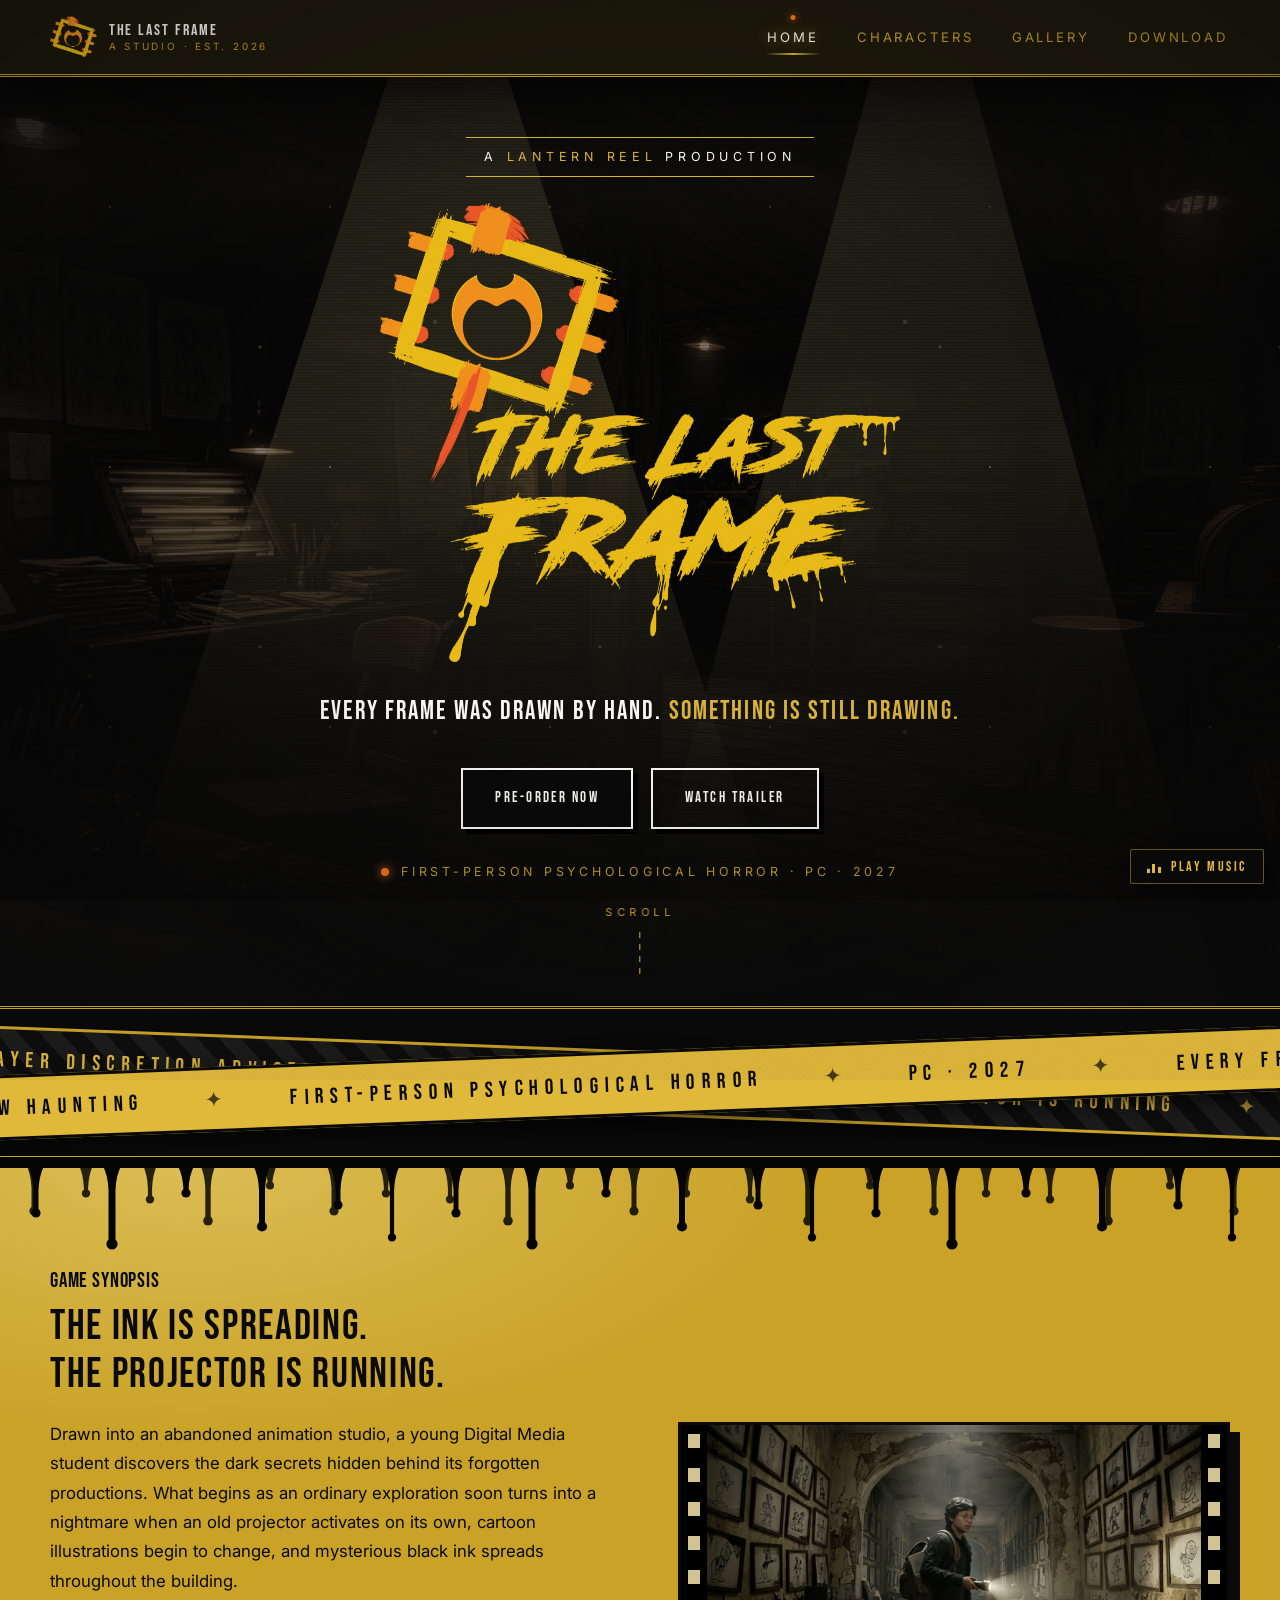
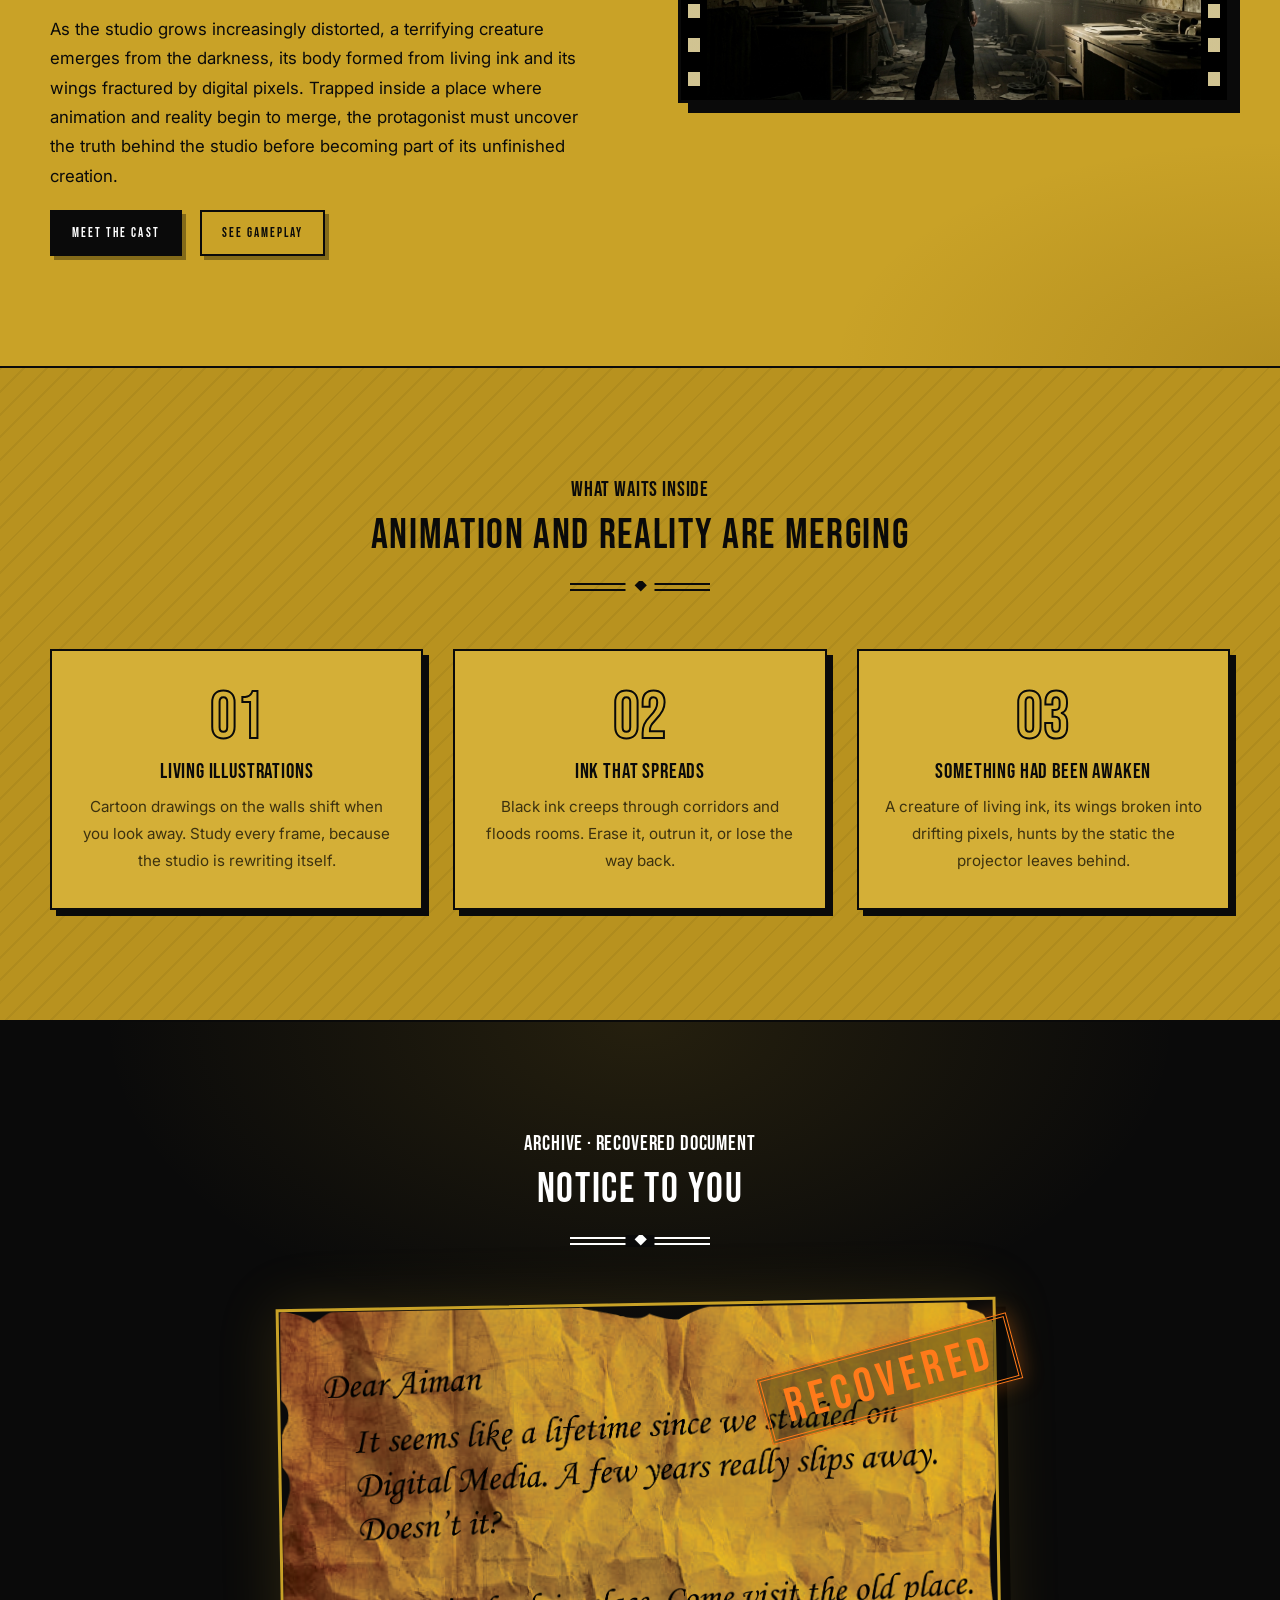
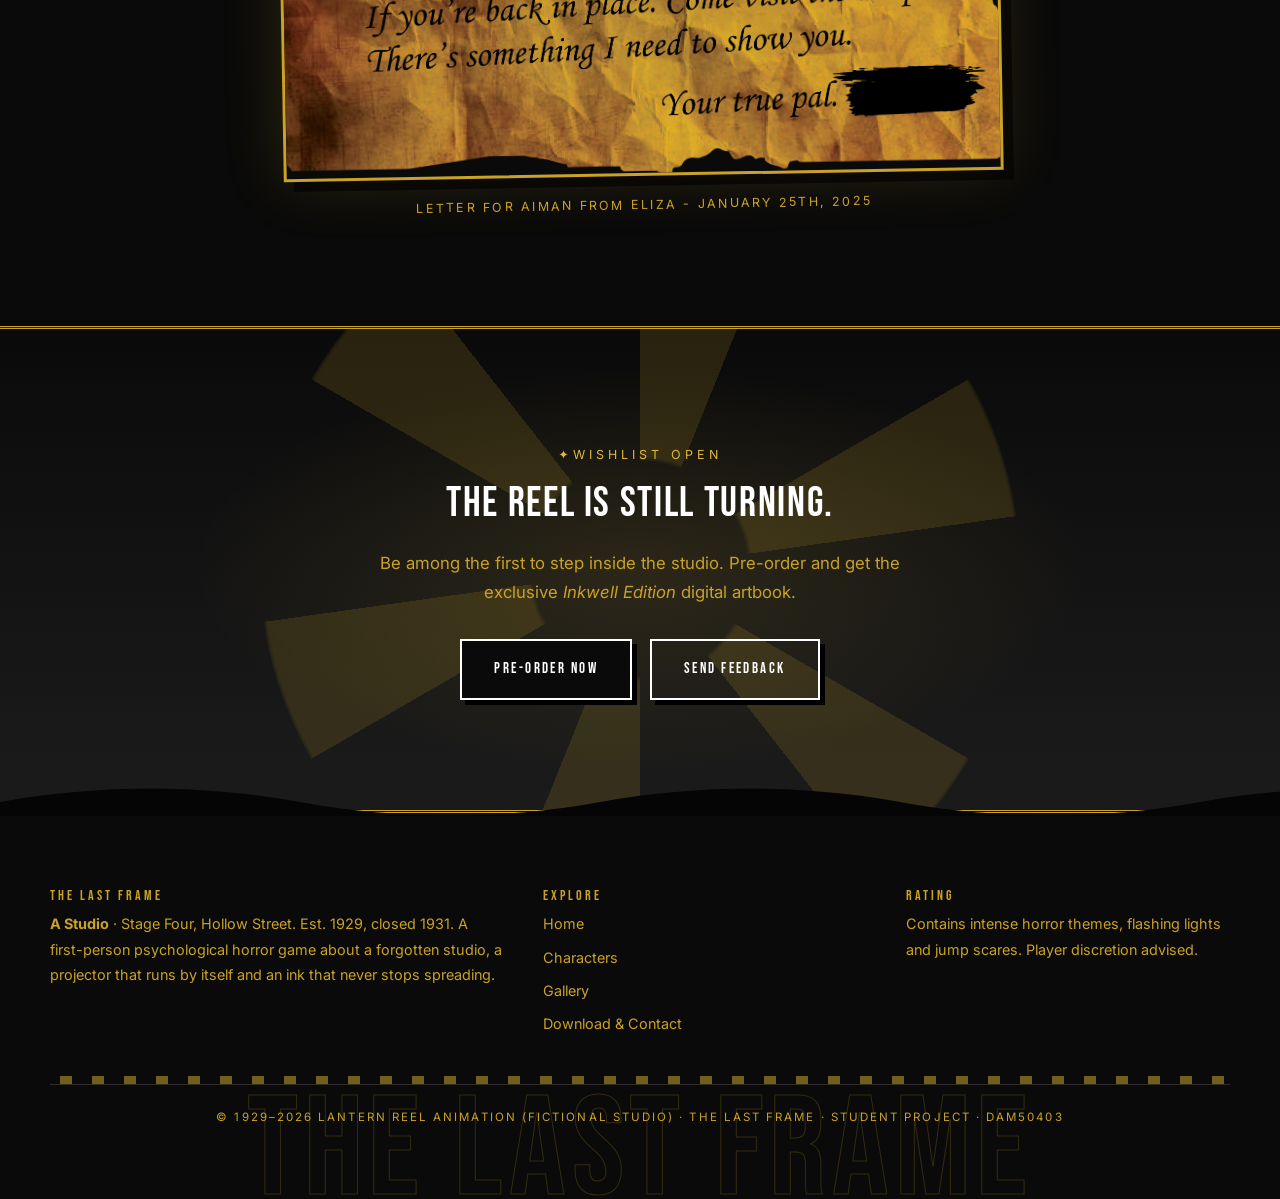
==== index.html @ d7129ec2 "First Time" ====
<!DOCTYPE html>
<html lang="en">
<head>
  <meta charset="UTF-8">
  <meta name="viewport" content="width=device-width, initial-scale=1">
  <title>The Last Frame — A Psychological Horror Game</title>
  <meta name="description" content="The Last Frame is a first-person psychological horror game set in an abandoned animation studio where black ink spreads, drawings change and a pixel-winged creature hunts in the static.">
  <link rel="icon" href="images/favicon.png" type="image/svg+xml">

  <!-- Bebas Neue (title) + Inter (body) -->
  <link rel="preconnect" href="https://fonts.googleapis.com">
  <link rel="preconnect" href="https://fonts.gstatic.com" crossorigin>
  <link href="https://fonts.googleapis.com/css2?family=Bebas+Neue&family=Inter:wght@400;500;600;700&display=swap" rel="stylesheet">

  <link rel="stylesheet" href="style.css">

</head>
<body>
  <a class="skip" href="#main">Skip to content</a>

  <!-- ===== HEADER (same on all pages) ===== -->
  <header class="site-header">
    <nav class="nav" aria-label="Main navigation">
      <a class="brand" href="index.html"><img src="images/favicon.png" alt="The Last Frame logo"><span>THE LAST FRAME<small>A Studio · Est. 2026</small></span></a>
      <input type="checkbox" id="nav-toggle" class="nav-toggle" aria-label="Toggle menu">
      <label for="nav-toggle" class="nav-burger" aria-hidden="true"><span></span></label>
      <ul class="nav-links">
        <li><a href="index.html" aria-current="page">Home</a></li>
        <li><a href="characters.html">Characters</a></li>
        <li><a href="gallery.html">Gallery</a></li>
        <li><a href="contact.html">Download</a></li>
      </ul>
    </nav>
  </header>

  <main id="main">

    <!-- ===== HERO ===== -->
    <section class="hero" aria-label="Hero">
      <div class="hero-fx" aria-hidden="true"><span class="beam"></span><span class="beam beam--b"></span><span class="dust"></span><span class="scan"></span></div>
      <div class="hero-inner">
        <p class="presents">A <b>Lantern Reel</b> Production</p>
        <img class="hero-logo flicker" src="images/logo.png" alt="The Last Frame">
        <p class="hero-tag">Every frame was drawn by hand. <em data-text="Something is still drawing.">Something is still drawing.</em></p>
        <div class="btn-row">
          <a class="btn" href="contact.html#download">Pre-Order Now</a>
          <a class="btn btn--ghost" href="gallery.html">Watch Trailer</a>
        </div>
        <p class="hero-meta">First-Person Psychological Horror · PC · 2027</p>
      </div>
      <a class="scroll-cue" href="#synopsis" aria-label="Scroll to synopsis">Scroll</a>
    </section>

    <!-- ===== FILM TAPES (decorative) ===== -->
    <div class="tapes" aria-hidden="true">
      <div class="tape tape--a"><div class="tape-track"><span>Now Haunting</span><span>First-Person Psychological Horror</span><span>PC · 2027</span><span>Every Frame Hand-Drawn</span></div><div class="tape-track"><span>Now Haunting</span><span>First-Person Psychological Horror</span><span>PC · 2027</span><span>Every Frame Hand-Drawn</span></div></div>
      <div class="tape tape--b"><div class="tape-track"><span>Player Discretion Advised</span><span>Do Not Look Away</span><span>The Projector Is Running</span><span>The Ink Is Spreading</span></div><div class="tape-track"><span>Player Discretion Advised</span><span>Do Not Look Away</span><span>The Projector Is Running</span><span>The Ink Is Spreading</span></div></div>
    </div>

    <!-- ===== SYNOPSIS ===== -->
    <section class="section" id="synopsis">
      <div class="container split">
        <div>
          <h3>Game Synopsis</h3>
          <h2>The ink is spreading.<br>The projector is running.</h2>
          <p>Drawn into an abandoned animation studio, a young Digital Media student discovers the dark secrets hidden behind its forgotten productions. What begins as an ordinary exploration soon turns into a nightmare when an old projector activates on its own, cartoon illustrations begin to change, and mysterious black ink spreads throughout the building.</p>
          <p>As the studio grows increasingly distorted, a terrifying creature emerges from the darkness, its body formed from living ink and its wings fractured by digital pixels. Trapped inside a place where animation and reality begin to merge, the protagonist must uncover the truth behind the studio before becoming part of its unfinished creation.</p>
          <div class="btn-row">
            <a class="btn btn--sm" href="characters.html">Meet the Cast</a>
            <a class="btn btn--sm btn--ghost" href="gallery.html">See Gameplay</a>
          </div>
        </div>
        <figure class="frame-img" style="margin:0">
          <img src="images/shot-1.jpg" alt="A student walks down a corridor dripping with black ink toward a red glowing door" width="1280" height="720">
        </figure>
      </div>
    </section>

    <!-- ===== CORE FEATURES ===== -->
    <section class="section section--alt" aria-labelledby="feat-title">
      <div class="container">
        <div class="section-head">
          <h3>What Waits Inside</h3>
          <h2 id="feat-title">Animation and reality are merging</h2>
          <hr class="rule">
        </div>
        <div class="grid grid--3">
          <article class="card feature">
            <span class="num">01</span>
            <h3>Living Illustrations</h3>
            <p>Cartoon drawings on the walls shift when you look away. Study every frame, because the studio is rewriting itself.</p>
          </article>
          <article class="card feature">
            <span class="num">02</span>
            <h3>Ink That Spreads</h3>
            <p>Black ink creeps through corridors and floods rooms. Erase it, outrun it, or lose the way back.</p>
          </article>
          <article class="card feature">
            <span class="num">03</span>
            <h3>Something had been awaken</h3>
            <p>A creature of living ink, its wings broken into drifting pixels, hunts by the static the projector leaves behind.</p>
          </article>
        </div>
      </div>
    </section>

    <!-- ===== STUDIO MEMO (IMAGE VERSION) ===== -->
    <section class="section section--dark">
      <div class="container">
        <div class="section-head">
          <h3>Archive · Recovered Document</h3>
          <h2>Notice to you</h2>
          <hr class="rule">
        </div>

        <figure class="memo-image">
          <img 
            src="images/studio-memo.jpg" 
            alt="Internal memo from Lantern Reel Animation Studios dated October 14th, 1931 regarding Projector Room B and Reel No. 9"
            width="2100"
            height="900"
          >
          <figcaption>
            Letter for Aiman from Eliza - January 25th, 2025
          </figcaption>
        </figure>
      </div>
    </section>

    <!-- ===== CTA ===== -->
    <section class="section cta-band">
      <div class="container">
        <span class="eyebrow">Wishlist Open</span>
        <h2>The reel is still turning.</h2>
        <p style="color:var(--muted);max-width:560px;margin:0 auto 32px">Be among the first to step inside the studio. Pre-order and get the exclusive <em>Inkwell Edition</em> digital artbook.</p>
        <div class="btn-row">
          <a class="btn" href="contact.html#download">Pre-Order Now</a>
          <a class="btn btn--ghost" href="contact.html#feedback">Send Feedback</a>
        </div>
      </div>
    </section>
  </main>

<!-- ===== FOOTER ===== -->
  <footer class="site-footer">
    <div class="container footer-grid">
      <div>
        <h4>The Last Frame</h4>
        <p><strong>A Studio</strong> · Stage Four, Hollow Street. Est. 1929, closed 1931. A first-person psychological horror game about a forgotten studio, a projector that runs by itself and an ink that never stops spreading.</p>
      </div>
      <div>
        <h4>Explore</h4>
        <ul>
          <li><a href="index.html">Home</a></li>
          <li><a href="characters.html">Characters</a></li>
          <li><a href="gallery.html">Gallery</a></li>
          <li><a href="contact.html">Download &amp; Contact</a></li>
        </ul>
      </div>
      <div>
        <h4>Rating</h4>
        <p>Contains intense horror themes, flashing lights and jump scares. Player discretion advised.</p>
      </div>
    </div>
    <div class="container footer-bottom">© 1929–2026 Lantern Reel Animation (fictional studio) · The Last Frame · Student Project · DAM50403</div>
  </footer>
  <script src="js/music.js" defer></script>
</body>
</html>
---- style.css ----
/* =========================================================
   THE LAST FRAME — Master Stylesheet  ·  v2 "Overload"
   Colour system: Gold / Black / White  (+ projector orange)
   Text automatically adapts to background.

   Effects are CSS-only. Scroll-driven reveals live inside
   @supports (animation-timeline: view()) so browsers without
   it simply show everything, un-animated.
   ========================================================= */

/* ---------- registered props (animatable counters / angles) ---------- */
@property --frame { syntax: '<integer>'; inherits: false; initial-value: 0; }
@property --ang   { syntax: '<angle>';   inherits: false; initial-value: 165deg; }

:root {
  /* ===== COLOUR SYSTEM ===== */
  --black: #0a0a0a;
  --black-2: #161616;
  --ink: #050505;
  --gold: #c9a227;
  --gold-2: #b8921f;
  --gold-3: #d4af37;
  --gold-hot: #e0b83a;
  --orange: #ff7a1a;
  --white: #ffffff;

  /* Default (light / gold sections) */
  --bg: var(--gold);
  --fg: var(--black);           /* teks hitam di atas emas */
  --muted: #3d320f;
  --card: var(--gold-3);
  --edge: var(--black);
  --shade: var(--black);
  --line: rgba(10, 10, 10, 0.22);
  --eyebrow: var(--black);

  --font-head: "Bebas Neue", "Limelight", system-ui, sans-serif;
  --font-body: "Inter", system-ui, -apple-system, sans-serif;

  --ease: cubic-bezier(.22, .9, .24, 1);
  --max: 1180px;
  --gutter: clamp(18px, 4vw, 40px);
}

/* ===== Dark sections (header, hero, footer, memo, dll) ===== */
.site-header,
.hero,
.page-banner,
.cta-band,
.site-footer,
.section--dark,
.lightbox,
.char-modal,
.tapes {
  --bg: var(--black);
  --fg: var(--white);           /* teks putih di atas hitam */
  --muted: #c9a227;
  --card: var(--black-2);
  --edge: #555;
  --shade: #000;
  --line: rgba(255, 255, 255, 0.15);
  --eyebrow: var(--gold-hot);
}

*, *::before, *::after { box-sizing: border-box; }
html {
  scroll-behavior: smooth;
  overflow-x: hidden;
  scrollbar-color: var(--gold) var(--ink);
  scrollbar-width: thin;
}
::selection { background: var(--black); color: var(--gold-hot); }

/* cross-document page transition (hard loads) */
@view-transition { navigation: auto; }

body {
  margin: 0;
  background: var(--bg);
  color: var(--fg);
  font-family: var(--font-body);
  font-size: 1.05rem;
  line-height: 1.75;
  -webkit-font-smoothing: antialiased;
  /* gold pen-nib cursor */
  cursor: url("data:image/svg+xml;utf8,<svg xmlns='http://www.w3.org/2000/svg' width='28' height='28' viewBox='0 0 28 28'><path d='M3 3 L9 23 L12.5 15 L20 12 Z' fill='%23e0b83a' stroke='%230a0a0a' stroke-width='2' stroke-linejoin='round'/></svg>") 3 3, auto;
}
a, button, label[for], select, summary, [onclick] { cursor: pointer; }

/* animated film grain */
body::before {
  content: ""; position: fixed; inset: -20%; pointer-events: none; z-index: 999;
  opacity: 0.12; mix-blend-mode: multiply;
  background-image: url("data:image/svg+xml;utf8,<svg xmlns='http://www.w3.org/2000/svg' width='220' height='220'><filter id='n'><feTurbulence type='fractalNoise' baseFrequency='0.75' numOctaves='3'/><feColorMatrix values='0 0 0 0 .15  0 0 0 0 .12  0 0 0 0 .05  0 0 0 .9 0'/></filter><rect width='220' height='220' filter='url(%23n)'/></svg>");
  animation: grain .9s steps(1) infinite;
}
/* breathing vignette */
body::after {
  content: ""; position: fixed; inset: 0; pointer-events: none; z-index: 998;
  background: radial-gradient(ellipse at center, transparent 48%, rgba(0, 0, 0, 0.28) 100%);
  animation: breathe 7s ease-in-out infinite;
}
@keyframes grain {
  0%   { transform: translate(0, 0); }
  17%  { transform: translate(-3%, 2%); }
  33%  { transform: translate(2%, -4%); }
  50%  { transform: translate(-4%, -1%); }
  67%  { transform: translate(3%, 3%); }
  83%  { transform: translate(-1%, 4%); }
  100% { transform: translate(0, 0); }
}
@keyframes breathe { 0%, 100% { opacity: .7; } 50% { opacity: 1; } }

/* scroll progress bar (top of viewport) */
html::before {
  content: ""; position: fixed; z-index: 1100; top: 0; left: 0; right: 0; height: 3px;
  background: linear-gradient(90deg, var(--gold-hot), #fff 50%, var(--orange));
  transform-origin: 0 50%; transform: scaleX(0);
  box-shadow: 0 0 12px rgba(255, 190, 60, .8);
  pointer-events: none;
}
@supports (animation-timeline: scroll()) {
  html::before { animation: progress linear both; animation-timeline: scroll(root); }
}
@keyframes progress { to { transform: scaleX(1); } }

/* anchored sections stop below the sticky header */
main [id] { scroll-margin-top: 92px; }

img { max-width: 100%; height: auto; display: block; }
a { color: inherit; }

h1, h2, h3, h4 {
  font-family: var(--font-head);
  font-weight: 400;
  line-height: 1.15;
  letter-spacing: 0.04em;
  margin: 0 0 0.5em;
  color: var(--fg);
}
h1 { font-size: clamp(2.3rem, 6.5vw, 4.6rem); }
h2 { font-size: clamp(1.7rem, 4vw, 2.6rem); }
h3 { font-size: 1.3rem; }
p { margin: 0 0 1.1em; color: var(--fg); }

.container { width: min(100% - var(--gutter) * 2, var(--max)); margin-inline: auto; }

.section {
  position: relative;
  overflow-x: clip;               /* scaled/rotated decorations never widen the page */
  padding: clamp(56px, 9vw, 110px) 0;
  background:
    radial-gradient(ellipse 70% 50% at 15% 0%, rgba(255, 240, 170, .35), transparent 70%),
    radial-gradient(ellipse 50% 40% at 100% 100%, rgba(90, 60, 0, .18), transparent 70%),
    var(--bg);
  color: var(--fg);
}
.section--alt {
  background:
    repeating-linear-gradient(135deg, rgba(0, 0, 0, .05) 0 2px, transparent 2px 16px),
    var(--gold-2);
  border-block: 2px solid var(--black);
}
.section--dark {
  background:
    radial-gradient(ellipse 60% 50% at 50% 0%, rgba(201, 162, 39, .14), transparent 70%),
    var(--bg);
}

.eyebrow {
  display: inline-block;
  font-size: 0.78rem;
  letter-spacing: 0.32em;
  text-transform: uppercase;
  color: var(--eyebrow);
  margin-bottom: 14px;
}
.eyebrow::before {
  content: "✦ ";
  display: inline-block;
  animation: spin 9s linear infinite;
}
@keyframes spin { to { transform: rotate(360deg); } }

.section-head { text-align: center; max-width: 720px; margin: 0 auto 56px; }
.section-head p { color: var(--muted); }

/* art-deco divider */
.rule {
  width: 140px; height: 12px; border: 0; margin: 18px auto 0;
  background:
    linear-gradient(var(--fg), var(--fg)) center 2px / 100% 2px no-repeat,
    linear-gradient(var(--fg), var(--fg)) center 8px / 100% 2px no-repeat;
  position: relative;
}
.rule::after {
  content: "◆";
  position: absolute; left: 50%; top: 50%;
  transform: translate(-50%, -52%);
  color: var(--fg);
  background: var(--bg);
  padding: 0 8px;
  font-size: .8rem;
  line-height: 1;
  animation: diamond 3.2s ease-in-out infinite;
}
@keyframes diamond {
  0%, 100% { transform: translate(-50%, -52%) rotate(0) scale(1); }
  50%      { transform: translate(-50%, -52%) rotate(180deg) scale(1.35); }
}
.section--alt .rule::after { background: var(--gold-2); }

.skip {
  position: absolute; left: -999px; top: 0;
  background: var(--black); color: var(--white);
  padding: 10px 16px; z-index: 2000;
}
.skip:focus { left: 10px; top: 10px; }

/* =========================================================
   HEADER / NAV
   ========================================================= */
.site-header {
  position: sticky; top: 0; z-index: 100;
  background: rgba(10, 10, 10, .9);
  -webkit-backdrop-filter: blur(8px); backdrop-filter: blur(8px);
  color: var(--fg);
  border-bottom: 3px double var(--gold);
  box-shadow: 0 12px 30px rgba(0, 0, 0, .45);
  view-transition-name: site-header;
}
.nav {
  display: flex; align-items: center; justify-content: space-between;
  min-height: 74px;
  width: min(100% - var(--gutter) * 2, var(--max));
  margin-inline: auto;
}
.brand { display: flex; align-items: center; gap: 12px; text-decoration: none; }
.brand img { height: 42px; width: auto; transition: transform .4s var(--ease), filter .4s; animation: flicker 9s infinite; }
.brand:hover img { transform: rotate(-8deg) scale(1.12); filter: drop-shadow(0 0 10px rgba(224, 184, 58, .8)); }
.brand span {
  font-family: var(--font-head);
  letter-spacing: 0.12em;
  font-size: 1rem;
  line-height: 1.1;
  color: var(--fg);
}
.brand small {
  display: block;
  font-family: var(--font-body);
  font-size: .62rem;
  letter-spacing: .28em;
  color: var(--muted);
  text-transform: uppercase;
  margin-top: 2px;
}

.nav-toggle { display: none; }
.nav-burger { display: none; cursor: pointer; padding: 10px; }
.nav-burger span,
.nav-burger span::before,
.nav-burger span::after {
  display: block; width: 26px; height: 2px;
  background: var(--fg);
  position: relative; content: "";
  transition: transform .25s, background .25s;
}
.nav-burger span::before { position: absolute; top: -8px; }
.nav-burger span::after  { position: absolute; top: 8px; }

.nav-links {
  display: flex; gap: clamp(14px, 3vw, 34px);
  list-style: none; margin: 0; padding: 0; align-items: center;
}
.nav-links a {
  position: relative;
  text-decoration: none;
  font-size: 0.82rem;
  letter-spacing: 0.22em;
  text-transform: uppercase;
  padding: 8px 2px;
  border-bottom: 2px solid transparent;
  color: var(--muted);
  transition: color .2s, text-shadow .3s;
}
/* underline draws out from the centre */
.nav-links a::after {
  content: "";
  position: absolute; left: 0; right: 0; bottom: -2px; height: 2px;
  background: linear-gradient(90deg, transparent, var(--gold-hot), transparent);
  transform: scaleX(0);
  transition: transform .35s var(--ease);
}
.nav-links a:hover,
.nav-links a[aria-current="page"] {
  color: var(--fg);
  text-shadow: 0 0 14px rgba(224, 184, 58, .65);
}
.nav-links a:hover::after,
.nav-links a[aria-current="page"]::after { transform: scaleX(1); }
.nav-links a[aria-current="page"]::before {
  content: "";
  position: absolute; left: 50%; top: -6px;
  width: 5px; height: 5px; border-radius: 50%;
  background: var(--orange);
  box-shadow: 0 0 8px var(--orange);
  translate: -50% 0;
  animation: blink 1.6s steps(1) infinite;
}
@keyframes blink { 50% { opacity: 0; } }

/* ---------- Buttons ---------- */
.btn {
  position: relative;
  overflow: hidden;
  isolation: isolate;
  display: inline-block;
  font-family: var(--font-head);
  text-decoration: none;
  text-transform: uppercase;
  letter-spacing: 0.16em;
  font-size: 0.95rem;
  padding: 15px 32px;
  border: 2px solid var(--black);
  background: var(--black);
  color: var(--white);
  cursor: pointer;
  box-shadow: 5px 5px 0 rgba(0,0,0,0.35);
  transition: transform .15s, box-shadow .15s, background .2s, color .2s;
}
/* gold light sweeps across on hover */
.btn::before {
  content: "";
  position: absolute; inset: 0 auto 0 -60%;
  width: 40%;
  background: linear-gradient(100deg, transparent, rgba(255, 230, 140, .55), transparent);
  transform: skewX(-20deg);
  pointer-events: none;
  z-index: -1;
}
.btn:hover::before, .btn:focus-visible::before { animation: sweep .7s var(--ease); }
@keyframes sweep { to { left: 130%; } }
.btn:hover, .btn:focus-visible {
  background: #222;
  transform: translate(-2px, -2px);
  box-shadow: 7px 7px 0 rgba(0,0,0,0.45);
}
.btn:active {
  transform: translate(3px, 3px);
  box-shadow: 2px 2px 0 rgba(0,0,0,0.35);
}
.btn--ghost {
  background: transparent;
  color: var(--fg);
  border-color: var(--fg);
  box-shadow: 5px 5px 0 rgba(0,0,0,.25);
}
.btn--ghost:hover {
  background: var(--fg);
  color: var(--bg);
}
.btn--sm {
  padding: 10px 20px;
  font-size: 0.8rem;
  box-shadow: 4px 4px 0 rgba(0,0,0,0.35);
}
.btn-row { display: flex; flex-wrap: wrap; gap: 18px; }

/* Buttons on dark backgrounds */
.hero .btn,
.cta-band .btn,
.page-banner .btn,
.section--dark .btn {
  border-color: var(--white);
  box-shadow: 5px 5px 0 #000;
}
.hero .btn--ghost,
.cta-band .btn--ghost,
.section--dark .btn--ghost {
  border-color: var(--white);
}
/* primary call-to-action pulses a gold ring */
.hero .btn:not(.btn--ghost),
.cta-band .btn:not(.btn--ghost) { animation: ring 2.6s ease-out infinite; }
.hero .btn:not(.btn--ghost):hover,
.cta-band .btn:not(.btn--ghost):hover { animation: none; }
@keyframes ring {
  0%   { box-shadow: 5px 5px 0 #000, 0 0 0 0 rgba(224, 184, 58, .65); }
  70%  { box-shadow: 5px 5px 0 #000, 0 0 0 20px rgba(224, 184, 58, 0); }
  100% { box-shadow: 5px 5px 0 #000, 0 0 0 0 rgba(224, 184, 58, 0); }
}

a:focus-visible,
button:focus-visible,
input:focus-visible,
select:focus-visible,
textarea:focus-visible {
  outline: 3px solid var(--gold-hot);
  outline-offset: 3px;
}

/* =========================================================
   HERO
   ========================================================= */
.hero {
  position: relative;
  isolation: isolate;
  min-height: min(94vh, 900px);
  display: grid;
  place-items: center;
  text-align: center;
  background: var(--black);
  color: var(--fg);
  overflow: hidden;
  border-bottom: 3px double var(--gold);
}
/* slow ken-burns on the key art */
.hero::before {
  content: "";
  position: absolute; inset: -6%;
  z-index: 0;
  background: url("images/hero-banner.jpg") center / cover no-repeat;
  animation: kenburns 26s ease-in-out infinite alternate;
}
@keyframes kenburns {
  from { transform: scale(1.02) translate(0, 0); }
  to   { transform: scale(1.16) translate(-2%, 1.5%); }
}
.hero::after {
  content: "";
  position: absolute; inset: 0;
  z-index: 2;
  background:
    radial-gradient(ellipse at 50% 38%, transparent 25%, rgba(10,10,10,.55) 80%),
    linear-gradient(180deg, rgba(10,10,10,.75) 0%, rgba(10,10,10,.4) 40%, rgba(10,10,10,.96) 100%);
}

/* projector atmosphere (markup: <div class="hero-fx">) */
.hero-fx { position: absolute; inset: 0; z-index: 1; pointer-events: none; overflow: hidden; }
.beam {
  position: absolute; top: -12%; left: 4%;
  width: 62%; height: 125%;
  background: linear-gradient(180deg, rgba(255, 232, 150, .42), rgba(255, 232, 150, .05) 80%, transparent);
  clip-path: polygon(47% 0, 53% 0, 100% 100%, 0 100%);
  filter: blur(9px);
  mix-blend-mode: screen;
  transform-origin: 50% 0;
  animation: beam-sway 11s ease-in-out infinite alternate, beam-flicker 3.4s steps(1) infinite;
}
.beam--b {
  left: auto; right: 2%;
  width: 52%;
  opacity: .8;
  animation-duration: 14s, 4.1s;
  animation-direction: alternate-reverse, normal;
}
@keyframes beam-sway { from { rotate: -9deg; } to { rotate: 8deg; } }
@keyframes beam-flicker {
  0%, 100% { opacity: 1; } 12% { opacity: .55; } 14% { opacity: 1; }
  47% { opacity: .75; } 49% { opacity: 1; } 81% { opacity: .5; } 83% { opacity: .95; }
}
.dust {
  position: absolute; inset: 0;
  background-image:
    radial-gradient(circle, rgba(255, 238, 180, .95) 0 1px, transparent 1.6px),
    radial-gradient(circle, rgba(255, 238, 180, .7) 0 1.2px, transparent 2.2px),
    radial-gradient(circle, rgba(255, 238, 180, .55) 0 1.6px, transparent 2.8px);
  background-size: 220px 260px, 340px 300px, 470px 410px;
  background-position: 0 0, 90px 120px, 200px 40px;
  opacity: .6;
  animation: dust 30s linear infinite;
}
@keyframes dust {
  to { background-position: 0 -260px, 90px -180px, 200px -370px; }
}
.scan {
  position: absolute; inset: 0;
  background: repeating-linear-gradient(0deg, rgba(0, 0, 0, .22) 0 1px, transparent 1px 3px);
  mix-blend-mode: multiply;
}
.scan::after {
  content: "";
  position: absolute; left: 0; right: 0; height: 22%;
  background: linear-gradient(180deg, transparent, rgba(255, 230, 150, .07), transparent);
  animation: scanbar 7s linear infinite;
}
@keyframes scanbar { from { top: -25%; } to { top: 110%; } }

.hero-inner {
  position: relative; z-index: 3;
  padding: 60px var(--gutter) 110px;
  max-width: 860px;
}
.hero-inner > * { animation: rise 1s var(--ease) both; }
.hero-inner > :nth-child(2) { animation-delay: .15s; }
.hero-inner > :nth-child(3) { animation-delay: .3s; }
.hero-inner > :nth-child(4) { animation-delay: .45s; }
.hero-inner > :nth-child(5) { animation-delay: .6s; }
@keyframes rise {
  from { opacity: 0; transform: translateY(34px); filter: blur(8px); }
  to   { opacity: 1; transform: none; filter: blur(0); }
}
.presents {
  display: inline-block;
  font-size: .78rem;
  letter-spacing: .38em;
  text-transform: uppercase;
  color: var(--fg);
  border-block: 1px solid var(--gold-hot);
  padding: 8px 18px;
  margin-bottom: 26px;
}
.presents b { color: var(--gold-hot); font-weight: 400; }
.hero-logo {
  width: min(86%, 520px);
  margin: 0 auto 26px;
  filter: drop-shadow(0 0 22px rgba(0,0,0,.9));
}
.hero-logo.flicker {
  animation: rise 1s var(--ease) .1s both, flicker 6s 1.2s infinite, logo-glitch 7s 2s infinite;
}
.hero-tag {
  font-family: var(--font-head);
  font-size: clamp(1.1rem, 2.6vw, 1.65rem);
  letter-spacing: 0.08em;
  margin-bottom: 34px;
  color: var(--fg);
}
.hero-tag em { position: relative; display: inline-block; color: var(--gold-hot); font-style: normal; }
/* RGB-split glitch copies of the tagline (uses data-text) */
.hero-tag em::before,
.hero-tag em::after {
  content: attr(data-text);
  position: absolute; inset: 0;
  opacity: 0;
  pointer-events: none;
}
.hero-tag em::before { color: var(--orange); animation: glitch-a 5s steps(1) infinite; }
.hero-tag em::after  { color: #fff;          animation: glitch-b 5s steps(1) infinite; }
@keyframes glitch-a {
  0%, 88%, 100% { opacity: 0; transform: none; clip-path: inset(0 0 0 0); }
  89% { opacity: .9; transform: translate(-4px, 1px); clip-path: inset(10% 0 55% 0); }
  91% { opacity: .9; transform: translate(3px, -1px); clip-path: inset(60% 0 8% 0); }
  93% { opacity: 0; }
}
@keyframes glitch-b {
  0%, 88%, 100% { opacity: 0; transform: none; clip-path: inset(0 0 0 0); }
  90% { opacity: .8; transform: translate(4px, 0); clip-path: inset(45% 0 25% 0); }
  92% { opacity: .8; transform: translate(-3px, 1px); clip-path: inset(5% 0 70% 0); }
  94% { opacity: 0; }
}
.hero .btn-row { justify-content: center; }
.hero-meta {
  margin-top: 32px;
  font-size: .78rem;
  letter-spacing: .3em;
  color: var(--muted);
  text-transform: uppercase;
}
.hero-meta::before {
  content: "";
  display: inline-block;
  width: 8px; height: 8px; margin-right: 12px;
  border-radius: 50%;
  background: var(--orange);
  box-shadow: 0 0 10px var(--orange);
  animation: blink 1.4s steps(1) infinite;
}

.flicker { animation: flicker 6s infinite; }
@keyframes flicker {
  0%, 18%, 22%, 62%, 66%, 100% { opacity: 1; }
  20%, 64% { opacity: .55; }
  21% { opacity: .9; }
}
@keyframes logo-glitch {
  0%, 93%, 100% { transform: none; filter: drop-shadow(0 0 22px rgba(0,0,0,.9)); }
  94% { transform: translate(-5px, 0) skewX(-5deg);
        filter: drop-shadow(5px 0 0 rgba(255,122,26,.9)) drop-shadow(-5px 0 0 rgba(255,255,255,.7)); }
  95% { transform: translate(4px, 1px) skewX(3deg);
        filter: drop-shadow(-5px 0 0 rgba(255,122,26,.9)) drop-shadow(5px 0 0 rgba(255,255,255,.7)); }
  96% { transform: none; filter: drop-shadow(0 0 22px rgba(0,0,0,.9)); }
}

/* scroll cue */
.scroll-cue {
  position: absolute; z-index: 3; bottom: 26px; left: 50%;
  translate: -50% 0;
  display: grid; justify-items: center; gap: 10px;
  font-size: .68rem; letter-spacing: .42em; text-transform: uppercase;
  text-decoration: none;
  color: var(--muted);
  animation: rise 1s 1.1s var(--ease) both;
}
.scroll-cue::after {
  content: "";
  width: 1px; height: 48px;
  background: linear-gradient(var(--gold-hot) 50%, transparent 50%) 0 0 / 1px 12px;
  animation: cue 1.1s linear infinite;
}
@keyframes cue { to { background-position: 0 12px; } }

/* ---------- film-tape ticker (markup: <div class="tapes">) ---------- */
.tapes {
  position: relative;
  height: 150px;
  overflow: hidden;
  background: var(--black);
  border-bottom: 3px double var(--gold);
}
.tape {
  position: absolute; left: -5%; right: -5%; top: 50%;
  display: flex; overflow: hidden;
  font-family: var(--font-head);
  font-size: 1.35rem; letter-spacing: .3em; white-space: nowrap;
  padding: 12px 0 9px;
  box-shadow: 0 8px 22px rgba(0, 0, 0, .6);
}
.tape--a {
  background: var(--gold-hot); color: var(--black);
  border-block: 3px solid var(--black);
  transform: translateY(-50%) rotate(-2.2deg);
  z-index: 2;
}
.tape--b {
  background: repeating-linear-gradient(45deg, #0d0d0d 0 16px, #1b1b1b 16px 32px);
  color: var(--gold-hot);
  border-block: 3px solid var(--gold);
  transform: translateY(-50%) rotate(2.2deg);
}
.tape-track {
  display: flex; flex: none; min-width: 100%;
  animation: marquee 32s linear infinite;
}
.tape--b .tape-track { animation-direction: reverse; animation-duration: 40s; }
.tape-track span { padding: 0 1.4em; }
.tape-track span::after { content: "✦"; margin-left: 2.8em; opacity: .7; }
@keyframes marquee { to { transform: translateX(-100%); } }

.page-banner {
  position: relative;
  overflow: hidden;
  text-align: center;
  padding: clamp(80px, 12vw, 130px) 0 clamp(50px, 7vw, 80px);
  background:
    conic-gradient(from var(--ang) at 50% 0%, transparent 0deg, rgba(255, 226, 140, .22) 14deg, transparent 30deg, transparent 360deg),
    radial-gradient(ellipse at 50% 0%, rgba(201, 162, 39, .25), transparent 62%),
    var(--black);
  color: var(--fg);
  border-bottom: 3px double var(--gold);
  animation: spot 9s ease-in-out infinite alternate;
}
@keyframes spot { from { --ang: 150deg; } to { --ang: 196deg; } }
/* viewfinder HUD */
.page-banner::before {
  content: "● REC";
  position: absolute; top: 22px; left: var(--gutter);
  font-size: .78rem; letter-spacing: .32em; color: var(--orange);
  animation: blink 1.2s steps(1) infinite;
}
.page-banner::after {
  counter-reset: fr var(--frame);
  content: "FRAME " counter(fr, decimal-leading-zero) " / 99";
  position: absolute; top: 22px; right: var(--gutter);
  font-size: .78rem; letter-spacing: .28em; color: var(--muted);
  animation: frames 4.2s steps(100) infinite;
}
@keyframes frames { to { --frame: 99; } }
.page-banner .container { position: relative; padding: 38px 18px; }
.page-banner .container::before {
  content: "";
  position: absolute; inset: 0; pointer-events: none;
  --c: var(--gold-hot);
  background:
    linear-gradient(var(--c), var(--c)) 0 0 / 34px 2px,
    linear-gradient(var(--c), var(--c)) 0 0 / 2px 34px,
    linear-gradient(var(--c), var(--c)) 100% 0 / 34px 2px,
    linear-gradient(var(--c), var(--c)) 100% 0 / 2px 34px,
    linear-gradient(var(--c), var(--c)) 0 100% / 34px 2px,
    linear-gradient(var(--c), var(--c)) 0 100% / 2px 34px,
    linear-gradient(var(--c), var(--c)) 100% 100% / 34px 2px,
    linear-gradient(var(--c), var(--c)) 100% 100% / 2px 34px;
  background-repeat: no-repeat;
  opacity: .7;
  animation: focus 5s ease-in-out infinite;
}
@keyframes focus { 0%, 100% { inset: 0; } 50% { inset: 8px; } }
.page-banner h1 {
  text-shadow: 0 0 34px rgba(224, 184, 58, .4);
  animation: rise 1s var(--ease) both, h1-glitch 8s 2s infinite;
}
.page-banner .eyebrow { animation: rise 1s .1s var(--ease) both; }
.page-banner p {
  max-width: 640px;
  margin: 0 auto;
  color: var(--muted);
  animation: rise 1s .25s var(--ease) both;
}
@keyframes h1-glitch {
  0%, 94%, 100% { transform: none; text-shadow: 0 0 34px rgba(224, 184, 58, .4); }
  95% { transform: translate(-4px, 0) skewX(-6deg); text-shadow: 4px 0 var(--orange), -4px 0 #fff; }
  96% { transform: translate(5px, 0) skewX(4deg);  text-shadow: -4px 0 var(--orange), 4px 0 #fff; }
  97% { transform: none; text-shadow: 0 0 34px rgba(224, 184, 58, .4); }
}

/* ---------- ink dripping from dark bands onto gold sections ---------- */
.tapes + .section::before,
.page-banner + .section:not(.section--dark)::before,
.tapes + .section::after,
.page-banner + .section:not(.section--dark)::after {
  content: "";
  position: absolute; left: 0; right: 0; top: -1px;
  pointer-events: none;
  background-repeat: repeat-x;
  transform-origin: top;
}
.tapes + .section::before,
.page-banner + .section:not(.section--dark)::before {
  z-index: 2; height: 96px;
  background-image: url("data:image/svg+xml;utf8,<svg xmlns='http://www.w3.org/2000/svg' width='420' height='96' viewBox='0 0 420 96'><rect width='420' height='10' fill='%23050505'/><path fill='%23050505' d='M28 8 Q33 18 33.5 32 L33.5 55 A3 3 0 0 0 38.5 55 L38.5 32 Q39 18 44 8Z'/><circle cx='36' cy='55' r='4.6' fill='%23050505'/><path fill='%23050505' d='M103 8 Q108 18 108.5 32 L108.5 86 A4 4 0 0 0 115.5 86 L115.5 32 Q116 18 121 8Z'/><circle cx='112' cy='86' r='5.6' fill='%23050505'/><path fill='%23050505' d='M178 8 Q183 18 183.5 32 L183.5 35 A3 3 0 0 0 188.5 35 L188.5 32 Q189 18 194 8Z'/><circle cx='186' cy='35' r='4.6' fill='%23050505'/><path fill='%23050505' d='M253.5 8 Q258.5 18 259.0 32 L259.0 68.5 A3.5 3.5 0 0 0 265.0 68.5 L265.0 32 Q265.5 18 270.5 8Z'/><circle cx='262' cy='68.5' r='5.1' fill='%23050505'/><path fill='%23050505' d='M330 8 Q335 18 335.5 32 L335.5 47 A3 3 0 0 0 340.5 47 L340.5 32 Q341 18 346 8Z'/><circle cx='338' cy='47' r='4.6' fill='%23050505'/><path fill='%23050505' d='M384.4 8 Q389.4 18 389.9 32 L389.9 79.4 A2.6 2.6 0 0 0 394.1 79.4 L394.1 32 Q394.6 18 399.6 8Z'/><circle cx='392' cy='79.4' r='4.2' fill='%23050505'/></svg>");
  background-size: 420px 96px;
  animation: drip 7s ease-in-out infinite alternate;
}
.tapes + .section::after,
.page-banner + .section:not(.section--dark)::after {
  z-index: 1; height: 70px;
  background-image: url("data:image/svg+xml;utf8,<svg xmlns='http://www.w3.org/2000/svg' width='300' height='70' viewBox='0 0 300 70'><rect width='300' height='8' fill='%23050505'/><path fill='%23050505' d='M22.4 6 Q27.4 16 27.9 30 L27.9 41.4 A2.6 2.6 0 0 0 32.1 41.4 L32.1 30 Q32.6 16 37.6 6Z'/><circle cx='30' cy='41.4' r='4.2' fill='%23050505'/><path fill='%23050505' d='M79.8 6 Q84.8 16 85.3 30 L85.3 62.8 A3.2 3.2 0 0 0 90.7 62.8 L90.7 30 Q91.2 16 96.2 6Z'/><circle cx='88' cy='62.8' r='4.800000000000001' fill='%23050505'/><path fill='%23050505' d='M142.6 6 Q147.6 16 148.1 30 L148.1 27.6 A2.4 2.4 0 0 0 151.9 27.6 L151.9 30 Q152.4 16 157.4 6Z'/><circle cx='150' cy='27.6' r='4.0' fill='%23050505'/><path fill='%23050505' d='M206 6 Q211 16 211.5 30 L211.5 53 A3 3 0 0 0 216.5 53 L216.5 30 Q217 16 222 6Z'/><circle cx='214' cy='53' r='4.6' fill='%23050505'/><path fill='%23050505' d='M258.4 6 Q263.4 16 263.9 30 L263.9 35.4 A2.6 2.6 0 0 0 268.1 35.4 L268.1 30 Q268.6 16 273.6 6Z'/><circle cx='266' cy='35.4' r='4.2' fill='%23050505'/></svg>");
  background-size: 300px 70px;
  background-position: 120px 0;
  opacity: .85;
  animation: drip 9s -3s ease-in-out infinite alternate;
}
@keyframes drip { from { transform: scaleY(.45); } to { transform: scaleY(1); } }

/* =========================================================
   GRIDS & CARDS
   ========================================================= */
.split {
  display: grid;
  grid-template-columns: 1fr 1fr;
  gap: clamp(28px, 6vw, 80px);
  align-items: center;
}
/* film-frame with sprocket holes */
.frame-img {
  position: relative;
  background: #000;
  border: 3px solid var(--black);
  box-shadow: 10px 10px 0 var(--black);
  padding: 0 26px;
}
.frame-img::before,
.frame-img::after {
  content: "";
  position: absolute; top: 0; bottom: 0; width: 12px;
  background: repeating-linear-gradient(180deg, transparent 0 9px, #e8d9a2 9px 23px, transparent 23px 34px);
  border-radius: 2px;
  opacity: .9;
  animation: sprocket 1.6s linear infinite;
}
.frame-img::before { left: 7px; }
.frame-img::after  { right: 7px; }
@keyframes sprocket { to { background-position: 0 34px; } }
.frame-img img { width: 100%; animation: film-flicker 5s steps(1) infinite; }
@keyframes film-flicker {
  0%, 100% { filter: none; } 20% { filter: brightness(1.18) contrast(1.05); }
  22% { filter: brightness(.85); } 24% { filter: none; }
  71% { filter: brightness(1.12); } 72% { filter: brightness(.9) sepia(.15); } 73% { filter: none; }
}

.grid { display: grid; gap: 30px; }
.grid--4 { grid-template-columns: repeat(4, 1fr); }
.grid--3 { grid-template-columns: repeat(3, 1fr); }
.grid--2 { grid-template-columns: repeat(2, 1fr); }

.card {
  position: relative;
  overflow: hidden;
  background: var(--card);
  color: var(--fg);
  border: 2px solid var(--edge);
  box-shadow: 6px 6px 0 var(--shade);
  transition: transform .25s var(--ease), box-shadow .25s;
  display: flex;
  flex-direction: column;
}
.card:hover {
  transform: translate(-4px, -6px);
  box-shadow: 10px 12px 0 var(--black);
}
.card-body { position: relative; padding: 24px; flex: 1; }
.card-body p { color: var(--muted); font-size: .95rem; }
.card > img {
  width: 100%;
  height: auto;
  aspect-ratio: unset;
  object-fit: unset;
  border-bottom: 2px solid var(--edge);
  transition: transform .7s var(--ease), filter .5s;
}
.pill {
  display: inline-block;
  font-size: .7rem;
  letter-spacing: .2em;
  text-transform: uppercase;
  border: 1.5px solid var(--fg);
  color: var(--fg);
  padding: 3px 10px;
  margin: 0 6px 8px 0;
}
.pill::before {
  content: "●";
  margin-right: 6px;
  font-size: .55rem;
  vertical-align: 1px;
  color: var(--orange);
  animation: blink 1.4s steps(1) infinite;
}

/* stat meters: segmented power-bars that fill up */
.stat { margin: 14px 0; }
.stat-row {
  display: flex;
  justify-content: space-between;
  font-size: .75rem;
  letter-spacing: .15em;
  text-transform: uppercase;
  margin-bottom: 4px;
  color: var(--muted);
}
.bar {
  height: 10px;
  background: var(--line);
  border: 1px solid var(--edge);
  overflow: hidden;
}
.bar > i {
  display: block;
  height: 100%;
  background: linear-gradient(90deg, var(--fg), var(--fg) 70%, var(--orange));
  -webkit-mask: repeating-linear-gradient(90deg, #000 0 7px, transparent 7px 9px);
          mask: repeating-linear-gradient(90deg, #000 0 7px, transparent 7px 9px);
  transform-origin: left;
}

/* feature cards: ink floods up from the bottom on hover */
.feature {
  text-align: center;
  padding: 34px 24px;
  isolation: isolate;
}
.feature::before {
  content: "";
  position: absolute; left: 0; right: 0; bottom: 0; top: -26px;
  z-index: -1;
  background:
    url("data:image/svg+xml;utf8,<svg xmlns='http://www.w3.org/2000/svg' width='260' height='26' viewBox='0 0 260 26'><path fill='%23050505' d='M0 13 C32 -1 98 -1 130 13 S228 27 260 13 V26 H0Z'/></svg>") repeat-x 0 0 / 260px 26px,
    linear-gradient(var(--ink), var(--ink)) 0 25px / 100% 100% no-repeat;
  transform: translateY(100%);
  transition: transform .65s var(--ease);
}
.feature:hover::before { transform: translateY(0); animation: wave-x 3s linear infinite; }
@keyframes wave-x { to { background-position: 260px 0, 0 25px; } }
.feature:hover { --fg: var(--white); --muted: var(--gold-hot); }
.feature .num {
  font-family: var(--font-head);
  font-size: 4.2rem;
  line-height: 1;
  color: transparent;
  -webkit-text-stroke: 2px var(--fg);
  transition: color .4s .1s, -webkit-text-stroke-color .3s;
  display: block;
  margin-bottom: 8px;
}
.feature:hover .num { color: var(--gold-hot); -webkit-text-stroke-color: var(--gold-hot); }
.feature h3, .feature p { transition: color .35s .15s; }
.feature p {
  color: var(--muted);
  font-size: .95rem;
  margin: 0;
}

/* character cards: evidence-file look */
.grid--4 { counter-reset: subj; }
.grid--4 > .card { counter-increment: subj; cursor: pointer; }
.grid--4 > .card::after {
  content: "SUBJECT " counter(subj, decimal-leading-zero);
  position: absolute; top: 14px; left: 0; z-index: 2;
  font-family: var(--font-head); font-size: .85rem; letter-spacing: .25em; line-height: 1;
  padding: 7px 14px 5px;
  background: var(--black); color: var(--gold-hot);
  box-shadow: 3px 3px 0 rgba(0, 0, 0, .35);
  rotate: -3deg;
  transition: rotate .3s var(--ease), translate .3s var(--ease);
}
.grid--4 > .card:hover::after { rotate: 0deg; translate: 8px 0; }
.grid--4 > .card > img { filter: grayscale(.75) contrast(1.15) brightness(.92); }
.grid--4 > .card:hover > img { filter: none; transform: scale(1.06); }
.grid--4 > .card:nth-child(even):hover { transform: translate(-4px, -8px) rotate(.8deg); }
.grid--4 > .card:nth-child(odd):hover  { transform: translate(-4px, -8px) rotate(-.8deg); }

/* mechanics cards: giant outlined reel numbers */
.grid--2 { counter-reset: reel; }
.grid--2 > .card { counter-increment: reel; }
.grid--2 > .card::after {
  content: counter(reel, decimal-leading-zero);
  position: absolute; right: 12px; bottom: -22px;
  font-family: var(--font-head); font-size: 8rem; line-height: 1;
  color: transparent; -webkit-text-stroke: 1.5px rgba(10, 10, 10, .3);
  pointer-events: none;
  transition: -webkit-text-stroke-color .3s, translate .5s var(--ease);
}
.grid--2 > .card:hover::after { -webkit-text-stroke-color: rgba(10, 10, 10, .75); translate: 0 -10px; }

/* =========================================================
   MEMO IMAGE (gambar memo)
   ========================================================= */
.memo-image {
  position: relative;
  max-width: 720px;
  margin: 0 auto;
  text-align: center;
  rotate: -1deg;
  animation: float 8s ease-in-out infinite alternate;
}
@keyframes float { from { transform: translateY(-6px); } to { transform: translateY(8px); } }
.memo-image img {
  width: 100%;
  height: auto;
  border: 3px solid var(--black);
  box-shadow: 10px 10px 0 var(--black);
  display: block;
}
/* "RECOVERED" stamp slams onto the paper */
.memo-image::after {
  content: "RECOVERED";
  position: absolute; top: 9%; right: -3%;
  font-family: var(--font-head); font-size: clamp(1.6rem, 5vw, 3rem); letter-spacing: .12em; line-height: 1;
  color: var(--orange);
  border: 4px double var(--orange);
  padding: 8px 18px 4px;
  rotate: -14deg;
  background: rgba(10, 10, 10, .35);
  box-shadow: 0 0 22px rgba(255, 122, 26, .35);
  pointer-events: none;
}
.memo-image figcaption {
  margin-top: 18px;
  font-size: 0.78rem;
  letter-spacing: 0.18em;
  text-transform: uppercase;
  color: var(--muted);
}

/* Dark section khusus untuk memo */
.section--dark .memo-image img {
  border-color: var(--gold);
  box-shadow: 10px 10px 0 rgba(0,0,0,0.6), 0 0 60px rgba(201, 162, 39, .18);
}
.section--dark .memo-image figcaption {
  color: var(--gold);
}

/* =========================================================
   CTA
   ========================================================= */
.cta-band {
  position: relative;
  overflow: hidden;
  isolation: isolate;
  text-align: center;
  background: linear-gradient(180deg, var(--black), #1a1a1a 90%);
  border-top: 3px double var(--gold);
}
/* giant film reel turning behind the headline */
.cta-band::before {
  content: "";
  position: absolute; z-index: -1; left: 50%; top: 50%;
  width: min(120vw, 760px); aspect-ratio: 1;
  translate: -50% -50%;
  border-radius: 50%;
  background:
    repeating-conic-gradient(from 0deg, rgba(201, 162, 39, .16) 0 22deg, transparent 22deg 60deg);
  -webkit-mask: radial-gradient(circle, transparent 0 20%, #000 21% 70%, transparent 71%);
          mask: radial-gradient(circle, transparent 0 20%, #000 21% 70%, transparent 71%);
  animation: reel 38s linear infinite;
}
.cta-band::after {
  content: "";
  position: absolute; z-index: -1; inset: 0;
  background: radial-gradient(ellipse 50% 60% at 50% 50%, rgba(224, 184, 58, .12), transparent 70%);
  animation: breathe 5s ease-in-out infinite;
}
@keyframes reel { to { rotate: 360deg; } }
.cta-band .btn-row { justify-content: center; }
.cta-band p { color: var(--muted); }

/* =========================================================
   GALLERY
   ========================================================= */
.video-wrap {
  position: relative;
  aspect-ratio: 16 / 9;
  background: #000;
  border: 4px solid var(--white);
  outline: 2px solid var(--gold);
  outline-offset: 6px;
  box-shadow: 0 0 60px rgba(0,0,0,.4);
  animation: frame-glow 4s ease-in-out infinite alternate;
}
@keyframes frame-glow {
  from { box-shadow: 0 0 40px rgba(0,0,0,.4), 0 0 0 rgba(224, 184, 58, 0); }
  to   { box-shadow: 0 0 60px rgba(0,0,0,.4), 0 0 46px rgba(224, 184, 58, .3); }
}
.video-wrap::before {
  content: "● REEL 01";
  position: absolute; z-index: 2; top: 12px; left: 14px;
  font-size: .72rem; letter-spacing: .3em; color: var(--orange);
  text-shadow: 0 1px 6px #000;
  pointer-events: none;
  animation: blink 1.3s steps(1) infinite;
}
.video-wrap iframe {
  position: absolute; inset: 0;
  width: 100%; height: 100%; border: 0;
}

.shots {
  display: grid;
  grid-template-columns: repeat(2, 1fr);
  gap: 32px 28px;
}
.shots > a { display: block; text-decoration: none; }
.shots > a.wide,
.shots > a:first-child { grid-column: span 2; }
.shots > a:first-child .shot img { aspect-ratio: 21 / 9; }
.shot {
  position: relative;
  margin: 0;
  overflow: hidden;
  border: 3px solid var(--black);
  background: #000;
  cursor: zoom-in;
  box-shadow: 6px 6px 0 var(--black);
  height: 100%;
  rotate: .5deg;
  transition: transform .3s var(--ease), box-shadow .3s, rotate .3s var(--ease);
}
.shots > a:nth-child(even) .shot { rotate: -.6deg; }
.shot:hover {
  rotate: 0deg;
  transform: translate(-4px, -6px) scale(1.01);
  box-shadow: 11px 12px 0 #000;
}
.shot::before {  /* scanlines + corner brackets appear on hover */
  content: "";
  position: absolute; inset: 0; z-index: 1; pointer-events: none;
  opacity: 0;
  --c: var(--gold-hot);
  background:
    linear-gradient(var(--c), var(--c)) 12px 12px / 26px 2px,
    linear-gradient(var(--c), var(--c)) 12px 12px / 2px 26px,
    linear-gradient(var(--c), var(--c)) calc(100% - 12px) 12px / 26px 2px,
    linear-gradient(var(--c), var(--c)) calc(100% - 12px) 12px / 2px 26px,
    repeating-linear-gradient(0deg, rgba(0, 0, 0, .18) 0 1px, transparent 1px 3px);
  background-repeat: no-repeat, no-repeat, no-repeat, no-repeat, repeat;
  transition: opacity .3s;
}
.shot:hover::before { opacity: 1; }
.shot img {
  width: 100%; height: 100%;
  aspect-ratio: 16 / 9;
  object-fit: cover;
  transition: transform .7s var(--ease), filter .5s;
  filter: sepia(.15) saturate(.9);
}
.shot:hover img {
  transform: scale(1.08);
  filter: sepia(.05) saturate(1.15) brightness(1.1);
}
.shot figcaption {
  position: absolute; inset: auto 0 0 0; z-index: 2;
  padding: 40px 16px 12px;
  color: var(--white);
  background: linear-gradient(transparent, rgba(0,0,0,.92));
  font-size: .76rem;
  letter-spacing: .15em;
  text-transform: uppercase;
  transition: letter-spacing .4s var(--ease), padding .4s var(--ease);
}
.shot:hover figcaption { letter-spacing: .24em; padding-bottom: 16px; }
.shot figcaption b { color: var(--gold-hot); font-weight: 400; }

.lightbox {
  position: fixed; inset: 0; z-index: 1500;
  background:
    radial-gradient(ellipse at 50% 45%, rgba(40, 32, 8, .9), rgba(5, 5, 5, .98) 70%);
  display: none;
  place-items: center;
  padding: 24px;
  color: var(--fg);
}
.lightbox:target { display: grid; animation: lb-bg .35s ease both; }
@keyframes lb-bg { from { opacity: 0; } to { opacity: 1; } }
.lightbox img {
  max-height: 84vh;
  width: auto;
  max-width: 100%;
  border: 3px solid var(--white);
  box-shadow: 0 0 80px rgba(224, 184, 58, .25);
}
/* projector "thunk" when an image opens */
.lightbox:target img { animation: lb-img .7s var(--ease) both; }
@keyframes lb-img {
  0%   { opacity: 0; transform: scale(.9) translateY(18px); filter: brightness(3) contrast(2) blur(8px); }
  30%  { opacity: 1; filter: brightness(.55) blur(1px); }
  45%  { filter: brightness(1.7); }
  60%  { filter: brightness(.9); }
  100% { opacity: 1; transform: none; filter: none; }
}
.lightbox:target p { animation: rise .8s .25s var(--ease) both; }
.lightbox .close {
  position: absolute; top: 14px; right: 24px;
  font-family: var(--font-head);
  font-size: 2.6rem;
  text-decoration: none;
  color: var(--white);
  line-height: 1;
  transition: color .2s, transform .4s var(--ease);
}
.lightbox .close:hover { color: var(--gold-hot); transform: rotate(90deg) scale(1.15); }
.lightbox p {
  text-align: center;
  margin: 14px 0 0;
  color: var(--muted);
  font-size: .85rem;
  letter-spacing: .15em;
  text-transform: uppercase;
}

/* Lightbox navigation arrows (Prev / Next) */
.lightbox .lb-nav {
  position: absolute;
  top: 50%;
  transform: translateY(-50%);
  z-index: 10;
  display: flex;
  align-items: center;
  justify-content: center;
  width: 48px;
  height: 48px;
  border-radius: 50%;
  background: rgba(0, 0, 0, 0.55);
  border: 1px solid rgba(224, 184, 58, .45);
  color: var(--white);
  font-size: 2rem;
  line-height: 1;
  text-decoration: none;
  transition: background 0.2s ease, transform 0.2s ease, color 0.2s ease, box-shadow .3s;
  user-select: none;
}
.lightbox .lb-nav:hover {
  background: rgba(0, 0, 0, 0.85);
  color: var(--gold-hot);
  transform: translateY(-50%) scale(1.12);
  box-shadow: 0 0 22px rgba(224, 184, 58, .5);
}
.lightbox .lb-prev { left: 16px; }
.lightbox .lb-next { right: 16px; }

/* =========================================================
   CONTACT / DOWNLOAD
   ========================================================= */
.spec-table {
  width: 100%;
  border-collapse: collapse;
  font-size: .95rem;
  background: var(--gold-3);
  border: 2px solid var(--black);
  box-shadow: 6px 6px 0 var(--black);
}
.spec-table th,
.spec-table td {
  text-align: left;
  padding: 14px 16px;
  border-bottom: 1px solid var(--line);
  vertical-align: top;
  color: var(--black);
  transition: background .25s, color .25s;
}
.spec-table thead th {
  font-family: var(--font-head);
  letter-spacing: .12em;
  font-size: .85rem;
  text-transform: uppercase;
  background: var(--black);
  color: var(--white);
  font-weight: 400;
}
.spec-table tbody th {
  color: #555;
  font-weight: 400;
  width: 26%;
  letter-spacing: .1em;
  text-transform: uppercase;
  font-size: .76rem;
  box-shadow: inset 0 0 0 var(--orange);
  transition: box-shadow .3s var(--ease), color .25s, background .25s;
}
.spec-table tbody tr:hover th,
.spec-table tbody tr:hover td { background: var(--black); color: var(--gold-hot); }
.spec-table tbody tr:hover th { color: var(--orange); box-shadow: inset 5px 0 0 var(--orange); }

.dev-card { flex-direction: row; gap: 22px; align-items: center; }
.dev-avatar {
  position: relative;
  flex: 0 0 96px;
  width: 96px; height: 96px;
  border-radius: 50%;
  background: var(--black);
  border: 3px double var(--gold);
  color: var(--white);
  display: grid;
  place-items: center;
  font-family: var(--font-head);
  font-size: 2.2rem;
}
/* rotating gold ring around the avatar */
.dev-avatar::before {
  content: "";
  position: absolute; inset: -9px; border-radius: 50%;
  background: conic-gradient(from 0deg, transparent 0 60%, var(--gold-hot) 80%, transparent);
  -webkit-mask: radial-gradient(circle, transparent 0 66%, #000 67%);
          mask: radial-gradient(circle, transparent 0 66%, #000 67%);
  animation: spin 3.5s linear infinite;
}

.socials {
  list-style: none;
  margin: 18px 0 0;
  padding: 0;
  display: flex;
  flex-wrap: wrap;
  gap: 14px;
}
.socials a {
  display: inline-block;
  text-decoration: none;
  font-size: .78rem;
  letter-spacing: .2em;
  text-transform: uppercase;
  border: 2px solid var(--black);
  background: var(--gold-3);
  padding: 9px 16px;
  box-shadow: 3px 3px 0 var(--black);
  transition: transform .15s, box-shadow .15s, background .2s, color .2s;
  color: var(--black);
}
.socials a:hover {
  background: var(--black);
  color: var(--gold-hot);
  transform: translate(-2px, -2px) rotate(-1.5deg);
  box-shadow: 5px 5px 0 var(--black);
}

form { display: grid; gap: 18px; }
label {
  display: block;
  font-size: .75rem;
  letter-spacing: .22em;
  text-transform: uppercase;
  color: var(--muted);
  margin-bottom: 6px;
  transition: color .2s, letter-spacing .3s var(--ease);
}
div:focus-within > label { color: var(--black); letter-spacing: .3em; }
input, select, textarea {
  width: 100%;
  font: inherit;
  color: var(--black);
  background: var(--white);
  border: 2px solid var(--black);
  padding: 13px 15px;
  border-radius: 0;
  transition: box-shadow .2s, border-color .2s, transform .2s;
}
input::placeholder,
textarea::placeholder { color: #7a7a7a; }
input:focus,
select:focus,
textarea:focus {
  outline: none;
  border-color: var(--gold);
  box-shadow: 4px 4px 0 var(--gold);
  transform: translate(-2px, -2px);
}
textarea { min-height: 150px; resize: vertical; }
.form-row {
  display: grid;
  grid-template-columns: 1fr 1fr;
  gap: 18px;
}
.form-note {
  font-size: .8rem;
  color: var(--muted);
  margin: 0;
}

/* platform cards become admit-one tickets */
.platforms {
  display: grid;
  grid-template-columns: repeat(3, 1fr);
  gap: 28px;
  margin-top: 30px;
  counter-reset: ticket;
}
.platform { text-align: center; padding: 34px 18px 28px; counter-increment: ticket; }
.platform::before,
.platform::after {                       /* punched notches */
  content: "";
  position: absolute; top: 58%;
  width: 26px; height: 26px; margin-top: -13px;
  border-radius: 50%;
  background: var(--bg);
  border: 2px solid var(--edge);
}
.platform::before { left: -13px;  clip-path: inset(0 0 0 50%); }
.platform::after  { right: -13px; clip-path: inset(0 50% 0 0); }
.platform h3 {
  font-size: 1.15rem;
  margin-bottom: 6px;
  color: var(--fg);
}
.platform h3::before {
  content: "ADMIT ONE · Nº 000" counter(ticket);
  display: block;
  font-family: var(--font-body);
  font-size: .6rem; letter-spacing: .3em;
  opacity: .65;
  margin-bottom: 10px;
}
.platform p {
  font-size: .85rem;
  color: var(--muted);
  margin-bottom: 22px;
  padding-bottom: 22px;
  border-bottom: 2px dashed var(--line);
}

/* =========================================================
   CHARACTER MODAL (moved here from characters.html)
   ========================================================= */
.char-modal {
  position: fixed;
  inset: 0;
  z-index: 2000;
  background:
    radial-gradient(circle at 50% 50%, rgba(201, 162, 39, .1), transparent 55%),
    rgba(0, 0, 0, 0.9);
  -webkit-backdrop-filter: blur(6px); backdrop-filter: blur(6px);
  display: none;
  place-items: center;
  padding: 24px;
  overflow-y: auto;
}
.char-modal.active { display: grid; animation: lb-bg .3s ease both; }

.char-modal-content {
  background: #000000;
  color: #ffffff;
  max-width: 920px;
  width: 100%;
  border: 3px double #c9a227;
  box-shadow: 0 0 60px rgba(201, 162, 39, 0.3);
  display: grid;
  grid-template-columns: 1fr 1.2fr;
  gap: 0;
  position: relative;
  animation: modalIn .55s var(--ease);
}
@keyframes modalIn {
  0%   { opacity: 0; transform: perspective(900px) rotateX(18deg) scale(.88); filter: brightness(2.5); }
  60%  { filter: brightness(.8); }
  100% { opacity: 1; transform: none; filter: none; }
}

.char-modal-img {
  position: relative;
  background: #000;
  display: flex;
  align-items: center;
  justify-content: center;
  overflow: hidden;
}
.char-modal-img img {
  width: 100%;
  height: 100%;
  object-fit: cover;
  object-position: top center;
  animation: kenburns 18s ease-in-out infinite alternate;
}
.char-modal-img::after {                 /* scanlines + moving glow bar */
  content: "";
  position: absolute; inset: 0; pointer-events: none;
  background:
    linear-gradient(180deg, transparent 40%, rgba(0, 0, 0, .65)),
    repeating-linear-gradient(0deg, rgba(0, 0, 0, .25) 0 1px, transparent 1px 3px);
}

.char-modal-body {
  padding: 36px 32px;
  display: flex;
  flex-direction: column;
  gap: 16px;
}
.char-modal-body > * { animation: rise .7s var(--ease) both; }
.char-modal-body > :nth-child(2) { animation-delay: .08s; }
.char-modal-body > :nth-child(3) { animation-delay: .16s; }
.char-modal-body > :nth-child(4) { animation-delay: .24s; }

.char-modal-body .pill {
  align-self: flex-start;
  background: #c9a227;
  color: #000;
  border: none;
  padding: 5px 14px;
  font-size: 12px;
}
.char-modal-body h2 {
  font-size: 2.4rem;
  margin: 0;
  color: #fff;
  animation: rise .7s .08s var(--ease) both, h1-glitch 6s 1.5s infinite;
}
.char-modal-body p {
  color: #ccc;
  line-height: 1.7;
  margin: 0;
}
.char-modal-stats {
  color: #ffffff;
  margin-top: 12px;
  display: grid;
  gap: 12px;
}
.char-modal .stat-row { color: #c9a227; }
.char-modal .bar > i {
  background: linear-gradient(90deg, #c9a227, #ffe08a 70%, var(--orange));
  animation: bar-fill 1.1s .35s var(--ease) both;
}
.char-modal .stat:nth-child(2) .bar > i { animation-delay: .5s; }
.char-modal .stat:nth-child(3) .bar > i { animation-delay: .65s; }
@keyframes bar-fill { from { transform: scaleX(0); } to { transform: scaleX(1); } }

.char-modal-close {
  position: absolute;
  top: 12px;
  right: 16px;
  background: none;
  border: none;
  color: #fff;
  font-size: 2rem;
  cursor: pointer;
  line-height: 1;
  z-index: 10;
  transition: color 0.2s, transform .4s var(--ease);
}
.char-modal-close:hover { color: #c9a227; transform: rotate(90deg) scale(1.2); }

/* =========================================================
   FOOTER
   ========================================================= */
.site-footer {
  position: relative;
  background: var(--bg);
  color: var(--fg);
  border-top: 3px double var(--gold);
  padding: 76px 0 28px;
  font-size: .9rem;
}
.site-footer > .container { position: relative; z-index: 1; }
/* huge outlined watermark */
.site-footer::before {
  content: "THE LAST FRAME";
  position: absolute; inset: auto 0 0 0;
  height: .78em; overflow: hidden;
  text-align: center; white-space: nowrap;
  font-family: var(--font-head);
  font-size: clamp(3rem, 11vw, 11rem); line-height: .9; letter-spacing: .04em;
  color: transparent;
  -webkit-text-stroke: 1px rgba(201, 162, 39, .22);
  pointer-events: none;
}
/* ink creeping up out of the footer */
.site-footer::after {
  content: "";
  position: absolute; left: 0; right: 0; bottom: calc(100% - 3px); height: 30px;
  background: url("data:image/svg+xml;utf8,<svg xmlns='http://www.w3.org/2000/svg' width='1200' height='30' viewBox='0 0 1200 30'><path fill='%23050505' d='M0 30 V16 C100 -2 200 -2 300 16 S500 34 600 16 S800 -2 900 16 S1100 34 1200 16 V30Z'/></svg>") repeat-x 0 100% / 1200px 30px;
  pointer-events: none;
  animation: wave-up 22s linear infinite;
}
@keyframes wave-up { to { background-position: 1200px 100%; } }
.footer-grid {
  display: grid;
  grid-template-columns: 1.4fr 1fr 1fr;
  gap: 40px;
}
.footer-grid h4 {
  font-size: .85rem;
  letter-spacing: .22em;
  text-transform: uppercase;
  color: var(--gold);
}
.footer-grid ul { list-style: none; margin: 0; padding: 0; }
.footer-grid li { margin-bottom: 8px; }
.footer-grid a {
  color: var(--muted);
  text-decoration: none;
  display: inline-block;
  transition: color .2s, transform .25s var(--ease);
}
.footer-grid a:hover { color: var(--fg); transform: translateX(6px); }
.footer-grid p { color: var(--muted); }
.footer-bottom {
  position: relative;
  margin-top: 40px;
  padding-top: 22px;
  border-top: 1px solid var(--line);
  text-align: center;
  color: var(--muted);
  font-size: .72rem;
  letter-spacing: .18em;
  text-transform: uppercase;
}
/* scrolling film perforations above the copyright line */
.footer-bottom::before {
  content: "";
  position: absolute; left: 0; right: 0; top: -9px; height: 8px;
  background: repeating-linear-gradient(90deg, transparent 0 10px, rgba(201, 162, 39, .55) 10px 22px, transparent 22px 32px);
  animation: sprocket-x 2.4s linear infinite;
}
@keyframes sprocket-x { to { background-position: 32px 0; } }

/* =========================================================
   SCROLL-DRIVEN REVEALS  (Chrome / Edge — others just see content)
   ========================================================= */
@supports (animation-timeline: view()) {
  .card,
  .shots > a,
  .frame-img,
  .spec-table,
  .platform,
  .socials li,
  .section-head > p,
  .split > div > p,
  .split > div > h3,
  .split > div > .btn-row {
    animation: reveal-up linear both;
    animation-timeline: view();
    animation-range: entry 0% entry 50%;
  }
  .grid > :nth-child(2n), .shots > :nth-child(2n), .platforms > :nth-child(2n) { animation-range: entry 8% entry 58%; }
  .grid > :nth-child(3n), .platforms > :nth-child(3n) { animation-range: entry 14% entry 64%; }

  .section-head h2,
  .split h2,
  .cta-band h2 {
    animation: wipe linear both;
    animation-timeline: view();
    animation-range: entry 5% entry 55%;
  }
  .memo-image::after {
    animation: stamp linear both;
    animation-timeline: view();
    animation-range: entry 45% entry 95%;
  }
  /* meters fill as they scroll into view (not inside the modal) */
  .card .bar > i {
    animation: bar-fill linear both;
    animation-timeline: view();
    animation-range: entry 10% entry 100%;
  }
}
@keyframes reveal-up {
  from { opacity: 0; translate: 0 70px; scale: .94; }
  to   { opacity: 1; translate: 0 0;    scale: 1; }
}
@keyframes wipe {
  from { clip-path: inset(0 100% 0 0); opacity: .2; }
  to   { clip-path: inset(0 0 0 0);    opacity: 1; }
}
@keyframes stamp {
  0%   { opacity: 0; scale: 2; }
  70%  { opacity: 1; scale: .94; }
  100% { opacity: .95; scale: 1; }
}

/* =========================================================
   PAGE TRANSITIONS  (soft navigation, see js/music.js)
   ========================================================= */
::view-transition-old(root) { animation: vt-out .38s ease both; }
::view-transition-new(root) { animation: vt-in .6s var(--ease) both; }
@keyframes vt-out {
  to { opacity: 0; filter: brightness(2.2) blur(6px); transform: scale(1.02); }
}
@keyframes vt-in {
  0%   { clip-path: circle(0% at 50% 40%); filter: brightness(2.4); }
  100% { clip-path: circle(150% at 50% 40%); filter: none; }
}

/* =========================================================
   RESPONSIVE
   ========================================================= */
@media (max-width: 980px) {
  .grid--4, .grid--3 { grid-template-columns: repeat(2, 1fr); }
}

@media (max-width: 760px) {
  body { font-size: 1rem; }
  .nav-burger { display: block; }
  .nav-links {
    position: absolute; left: 0; right: 0; top: 100%;
    flex-direction: column; gap: 0; align-items: stretch;
    background: var(--black);
    border-bottom: 3px double var(--gold);
    max-height: 0;
    overflow: hidden;
    transition: max-height .35s ease;
  }
  .nav-links li { border-top: 1px solid var(--line); }
  .nav-links a {
    display: block;
    padding: 18px var(--gutter);
    border-bottom: 0;
  }
  .nav-links a::after { left: var(--gutter); right: var(--gutter); }
  .nav-links a[aria-current="page"]::before { left: calc(var(--gutter) - 12px); top: 50%; translate: 0 -50%; }
  .nav-toggle:checked ~ .nav-links { max-height: 360px; }
  .nav-toggle:checked ~ .nav-burger span { background: transparent; }
  .nav-toggle:checked ~ .nav-burger span::before { top: 0; transform: rotate(45deg); }
  .nav-toggle:checked ~ .nav-burger span::after  { top: 0; transform: rotate(-45deg); }
  .brand small { display: none; }

  .split,
  .grid--2,
  .grid--3,
  .form-row,
  .footer-grid,
  .platforms { grid-template-columns: 1fr; }
  .grid--4 { grid-template-columns: 1fr 1fr; gap: 20px; }
  .shots { grid-template-columns: 1fr; }
  .shots > a.wide,
  .shots > a:first-child { grid-column: auto; }
  .shots > a:first-child .shot img { aspect-ratio: 16 / 9; }
  .dev-card { flex-direction: column; text-align: center; }
  .hero { min-height: 86vh; }
  .hero::before { background-position: 85% center; }
  .hero-inner { padding-bottom: 120px; }
  .btn { padding: 14px 24px; }
  .frame-img { box-shadow: 6px 6px 0 var(--black); }
  .tapes { height: 118px; }
  .tape { font-size: 1.05rem; }
  .page-banner::before, .page-banner::after { top: 14px; font-size: .66rem; }
  .page-banner .container::before { inset: 0; }
  .tapes + .section::before,
  .page-banner + .section:not(.section--dark)::before { height: 72px; background-size: 320px 72px; }
  .tapes + .section::after,
  .page-banner + .section:not(.section--dark)::after { height: 52px; background-size: 230px 52px; }
  .grid--2 > .card::after { font-size: 6rem; }
  .memo-image::after { right: 0; }
}

@media (max-width: 600px) {
  .lightbox .lb-nav {
    width: 40px;
    height: 40px;
    font-size: 1.6rem;
  }
  .lightbox .lb-prev { left: 8px; }
  .lightbox .lb-next { right: 8px; }
}

@media (max-width: 440px) {
  .grid--4 { grid-template-columns: 1fr; }
}

/* touch devices: no hover-only polish needed */
@media (hover: none) {
  .card:hover, .shot:hover { transform: none; }
}

@media (prefers-reduced-motion: reduce) {
  *, *::before, *::after {
    animation: none !important;
    transition: none !important;
  }
  html { scroll-behavior: auto; }
  ::view-transition-group(*),
  ::view-transition-old(*),
  ::view-transition-new(*) { animation: none !important; }
}

/* =========================================================
   BACKGROUND MUSIC TOGGLE  (injected by js/music.js)
   Fixed bottom-right · sits above header/grain, below the
   lightbox (1500) and character modal (2000)
   ========================================================= */
.music-toggle {
  position: fixed;
  right: max(16px, env(safe-area-inset-right));
  bottom: max(16px, env(safe-area-inset-bottom));
  z-index: 1200;
  view-transition-name: music-toggle;
  display: inline-flex;
  align-items: center;
  gap: 10px;
  margin: 0;
  padding: 10px 16px 9px;
  font-family: var(--font-head);
  font-size: .9rem;
  line-height: 1;
  letter-spacing: .18em;
  text-transform: uppercase;
  white-space: nowrap;
  color: var(--gold-hot);
  background: rgba(10, 10, 10, .92);
  border: 1px solid rgba(201, 162, 39, .5);
  border-radius: 2px;
  box-shadow: 0 4px 18px rgba(0, 0, 0, .55);
  cursor: pointer;
  -webkit-tap-highlight-color: transparent;
  transition: color .25s, border-color .25s, background-color .25s,
              box-shadow .25s, transform .25s;
}
.music-toggle:hover,
.music-toggle:focus-visible {
  color: var(--white);
  background: #000;
  border-color: var(--gold-hot);
  box-shadow: 0 4px 18px rgba(0, 0, 0, .6), 0 0 16px rgba(224, 184, 58, .35);
  transform: translateY(-2px);
}
.music-toggle:focus-visible { outline: 2px solid var(--gold-hot); outline-offset: 3px; }
.music-toggle:active { transform: translateY(0); }
.music-toggle.is-playing { border-color: var(--gold-hot); }
.music-toggle.is-error {
  opacity: .55;
  cursor: not-allowed;
  transform: none;
  box-shadow: 0 4px 18px rgba(0, 0, 0, .55);
}

/* little equaliser icon: static when paused, bouncing when playing */
.music-icon {
  display: inline-flex;
  align-items: flex-end;
  gap: 2px;
  width: 14px;
  height: 12px;
}
.music-icon i {
  flex: 1;
  height: 100%;
  background: currentColor;
  transform-origin: bottom;
  transform: scaleY(.35);
}
.music-icon i:nth-child(2) { transform: scaleY(.75); }
.music-icon i:nth-child(3) { transform: scaleY(.5); }
.music-toggle.is-playing .music-icon i { animation: music-bar 1s ease-in-out infinite; }
.music-toggle.is-playing .music-icon i:nth-child(2) { animation-duration: .8s; animation-delay: -.3s; }
.music-toggle.is-playing .music-icon i:nth-child(3) { animation-duration: 1.2s; animation-delay: -.6s; }
@keyframes music-bar {
  0%, 100% { transform: scaleY(.3); }
  50%      { transform: scaleY(1); }
}

/* keep the last line of the footer clear of the fixed control */
.site-footer { padding-bottom: 72px; }

@media (max-width: 600px) {
  .music-toggle {
    right: max(12px, env(safe-area-inset-right));
    bottom: max(12px, env(safe-area-inset-bottom));
    gap: 8px;
    padding: 9px 12px 8px;
    font-size: .8rem;
    letter-spacing: .14em;
  }
}
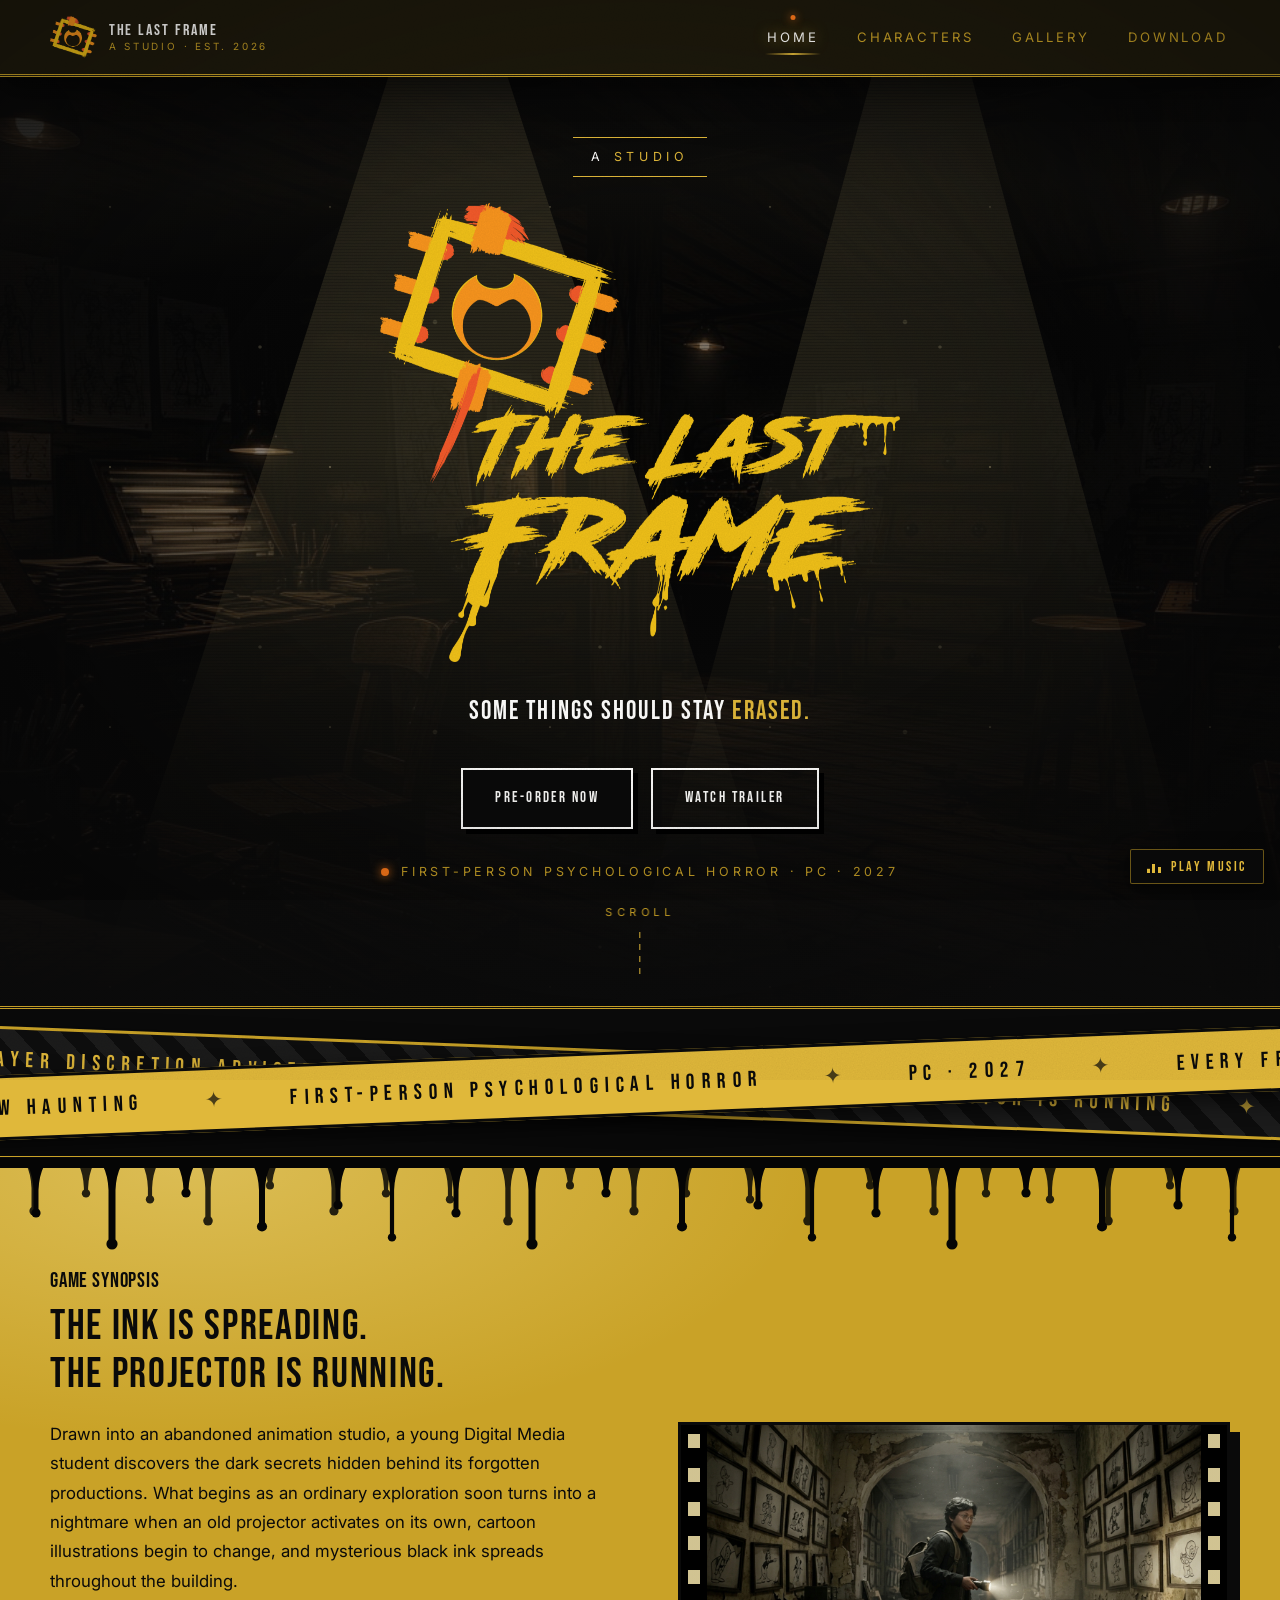
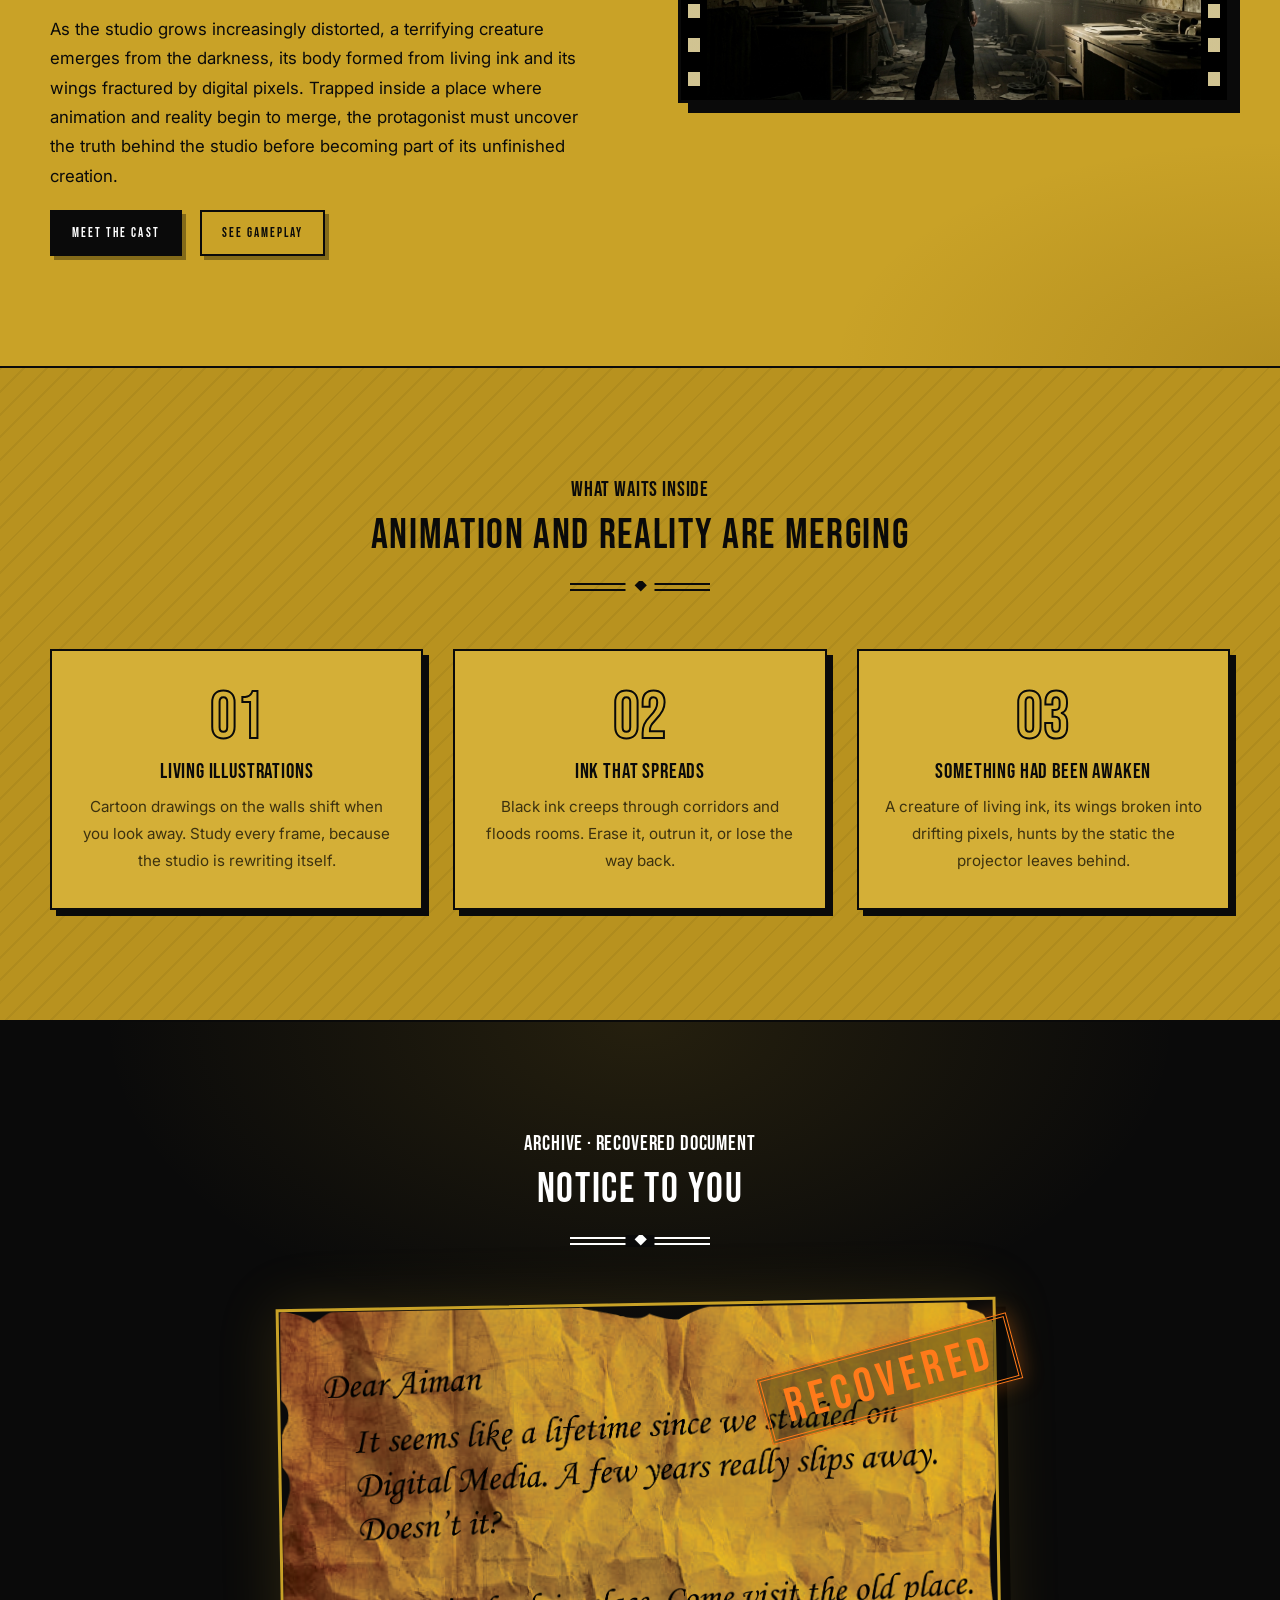
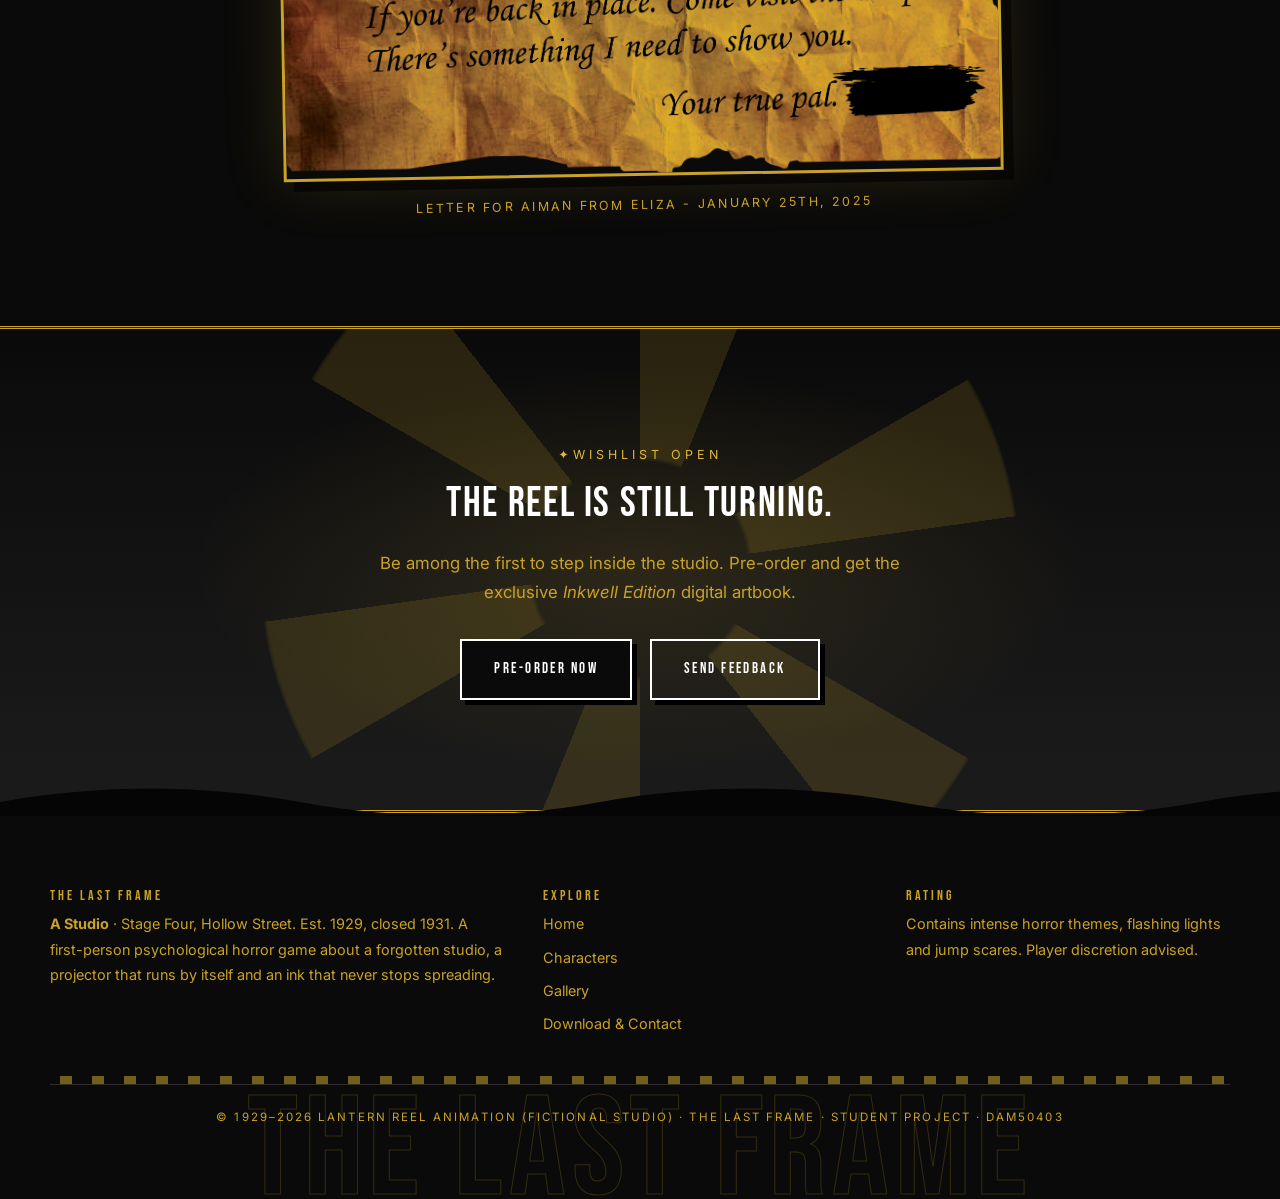
==== commit 01c4d557: "Update index.html" ====
--- a/index.html
+++ b/index.html
@@ -39,9 +39,9 @@
     <section class="hero" aria-label="Hero">
       <div class="hero-fx" aria-hidden="true"><span class="beam"></span><span class="beam beam--b"></span><span class="dust"></span><span class="scan"></span></div>
       <div class="hero-inner">
-        <p class="presents">A <b>Lantern Reel</b> Production</p>
+        <p class="presents">A <b>Studio</b></p>
         <img class="hero-logo flicker" src="images/logo.png" alt="The Last Frame">
-        <p class="hero-tag">Every frame was drawn by hand. <em data-text="Something is still drawing.">Something is still drawing.</em></p>
+        <p class="hero-tag">Some Things Should Stay <em>Erased.</em></p>
         <div class="btn-row">
           <a class="btn" href="contact.html#download">Pre-Order Now</a>
           <a class="btn btn--ghost" href="gallery.html">Watch Trailer</a>
@@ -166,4 +166,4 @@
   </footer>
   <script src="js/music.js" defer></script>
 </body>
-</html>+</html>
